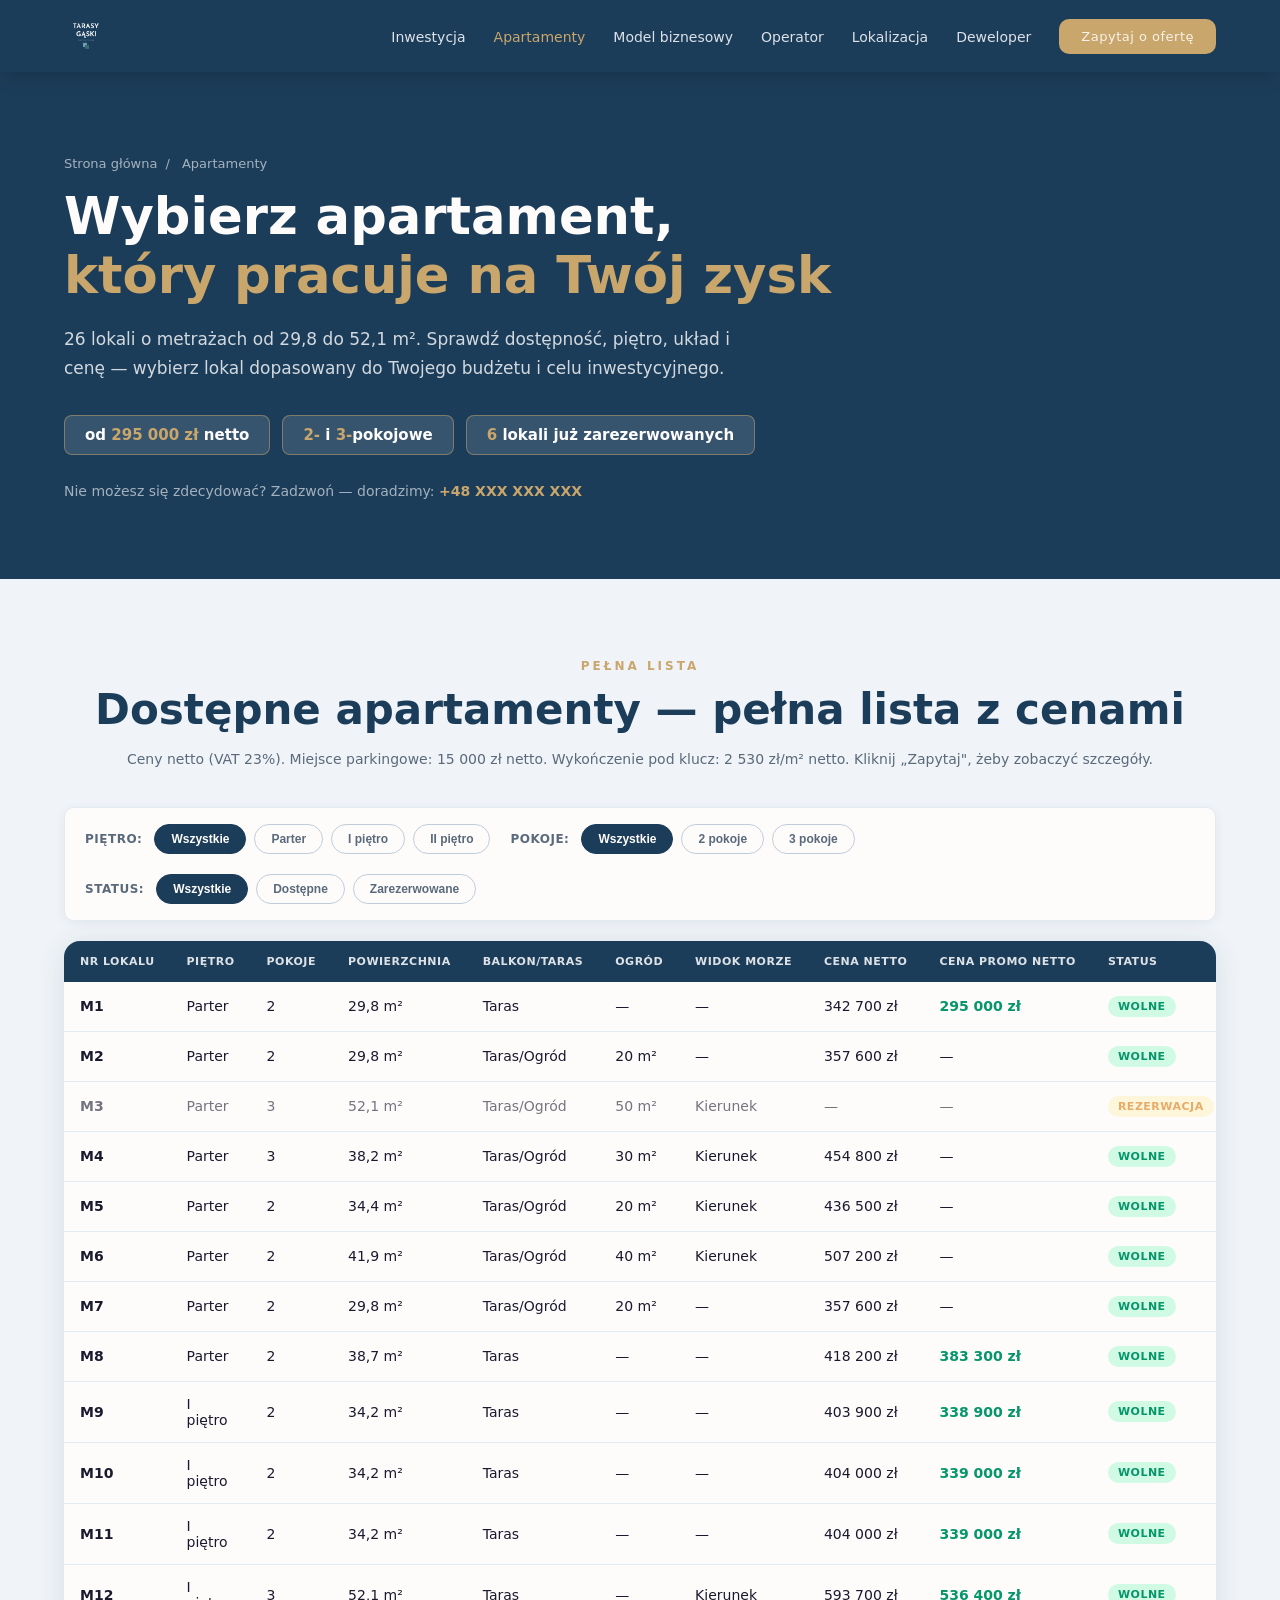
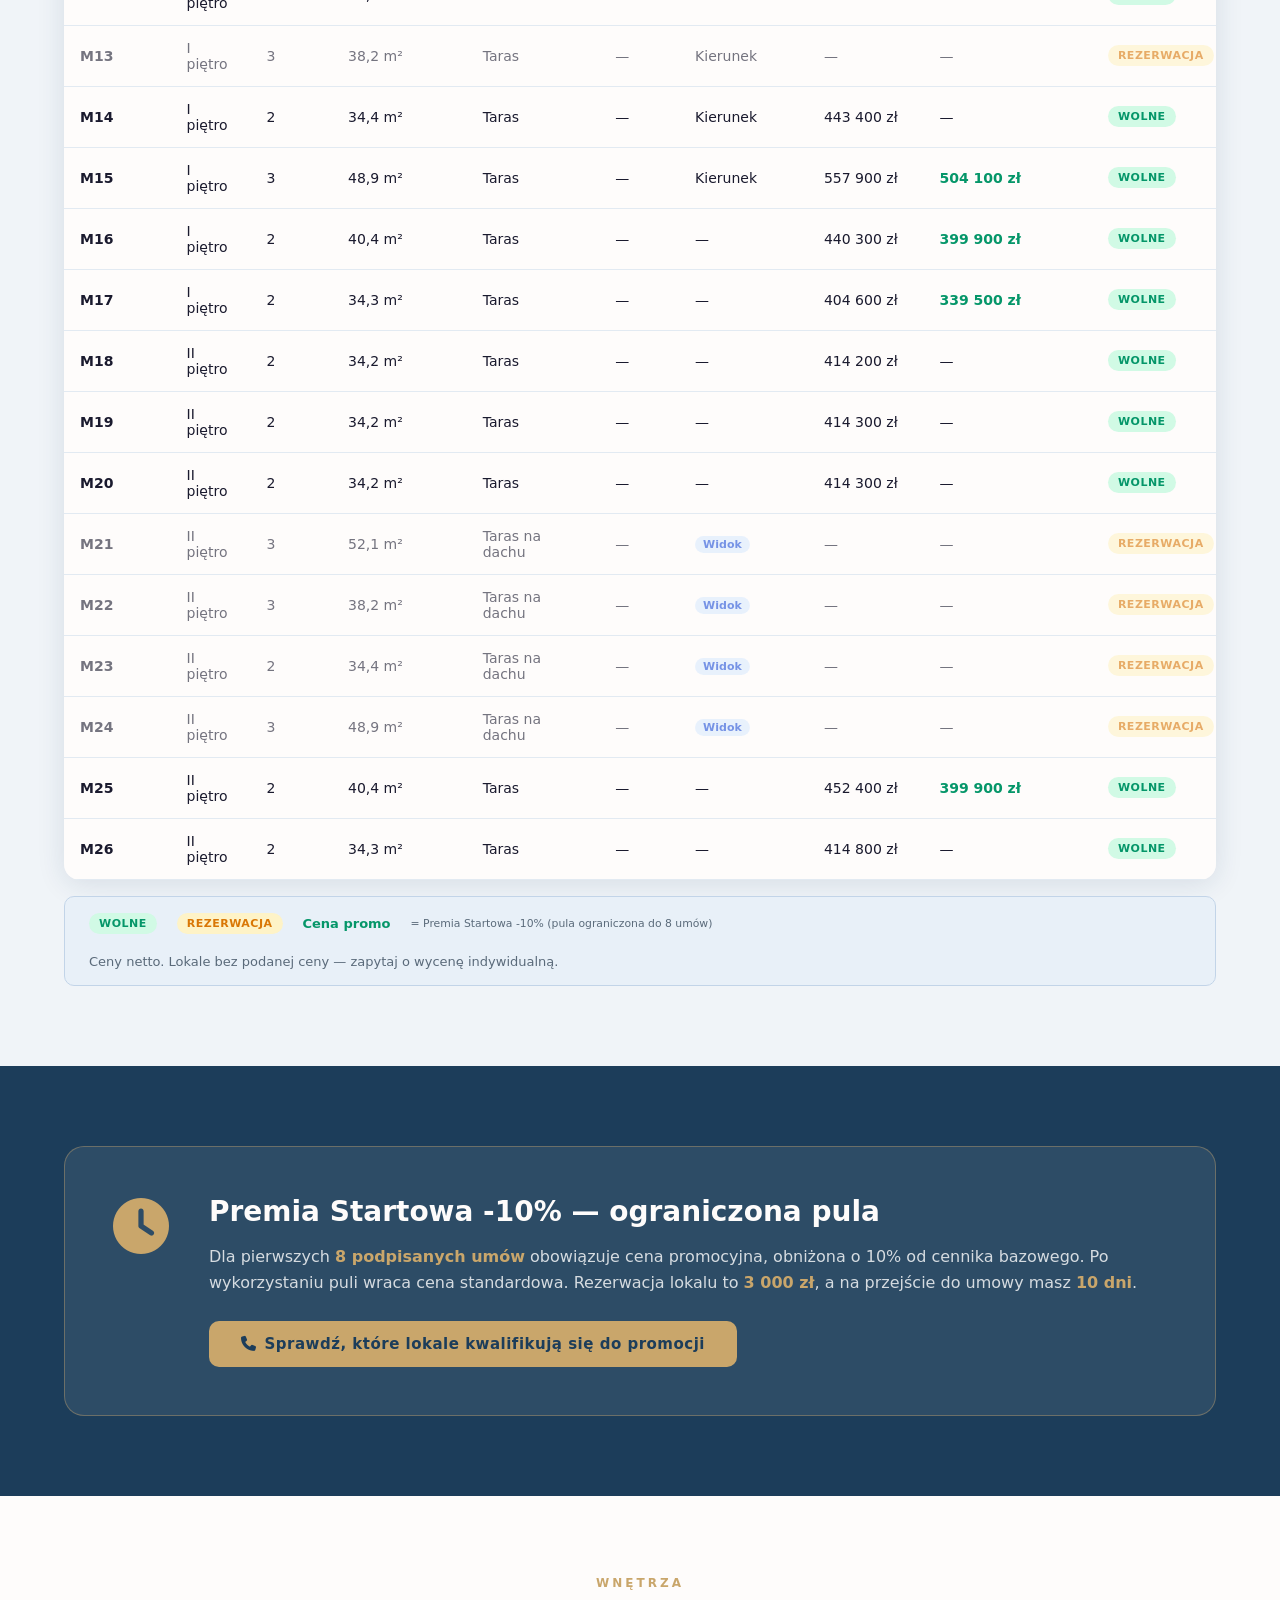
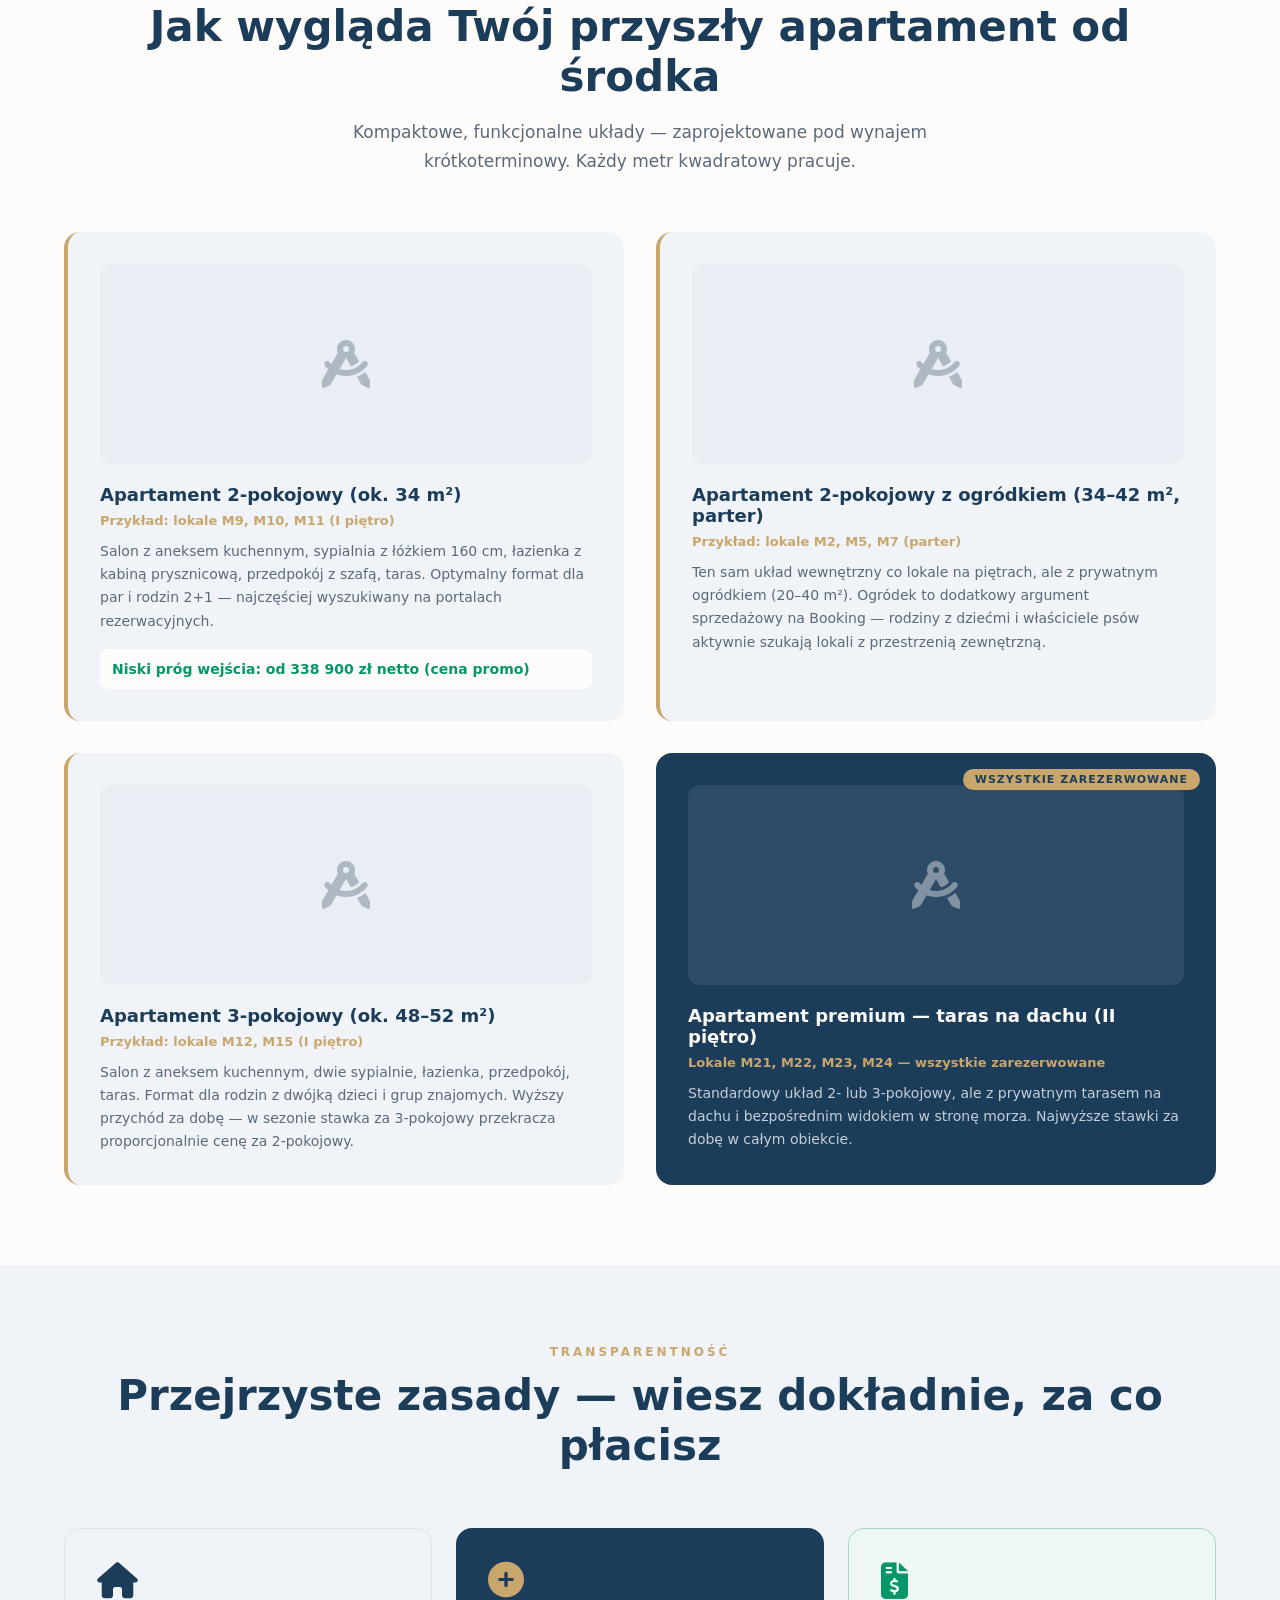
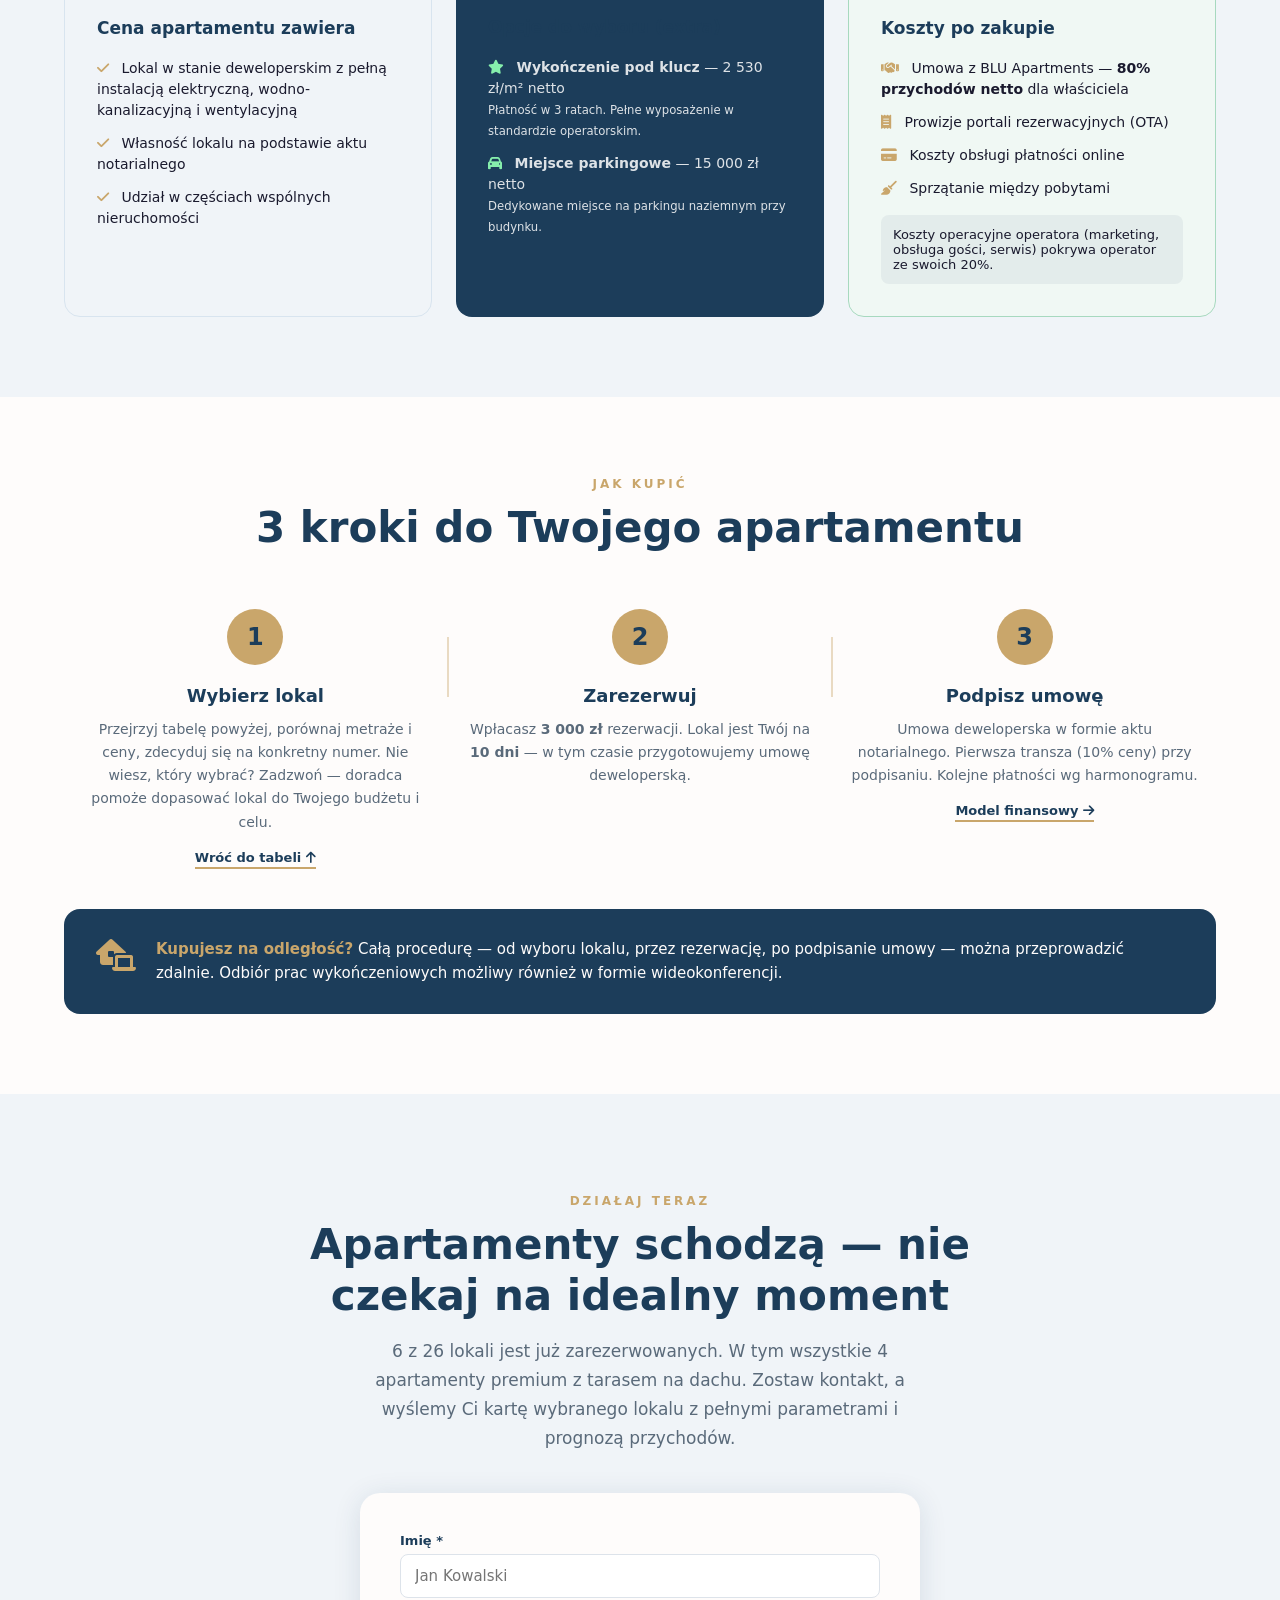
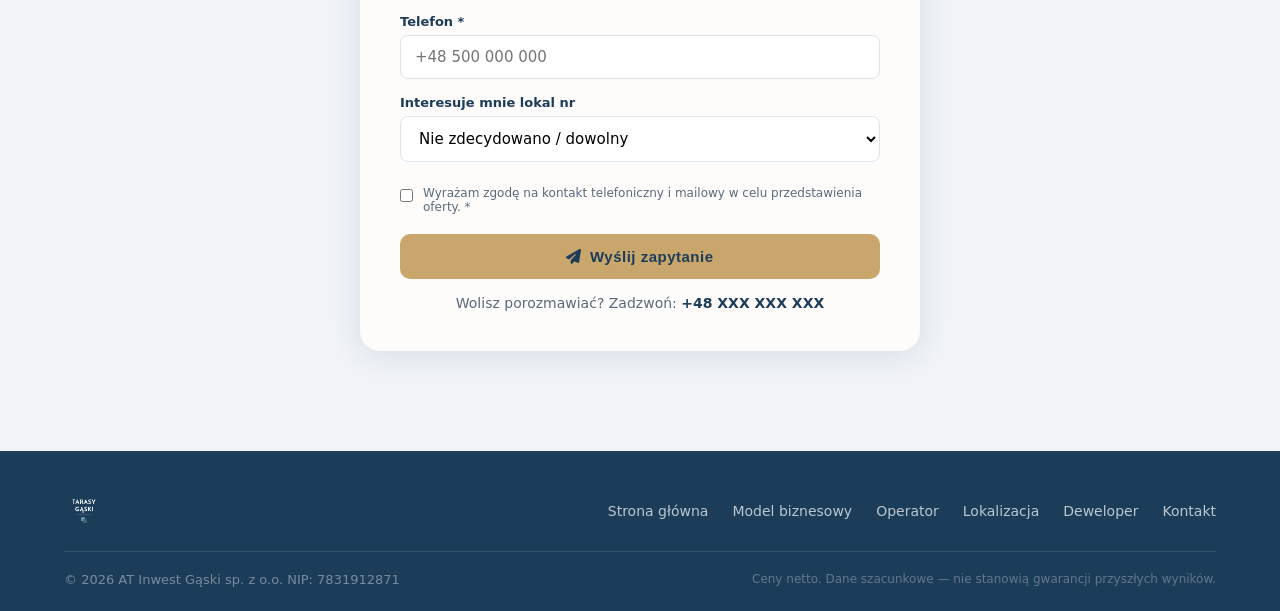
==== apartamenty.html @ 66ae8bee "Przebudowa strony wg nowych wytycznych — multi-page, pełny cennik 26 lokali - index.html: tabela wsz" ====
<!DOCTYPE html>
<html lang="pl">
<head>
  <meta charset="UTF-8" />
  <meta name="viewport" content="width=device-width, initial-scale=1.0" />
  <title>Apartamenty — Tarasy Gąski | Ceny, metraże, dostępność</title>
  <meta name="description" content="26 apartamentów inwestycyjnych w Gąskach nad Bałtykiem. Pełny cennik, metraże 29–52 m², 2 i 3 pokoje, parter i piętra. Ceny netto od 295 000 zł." />
  <link rel="stylesheet" href="https://cdn.jsdelivr.net/npm/swiper@11/swiper-bundle.min.css" />
  <link rel="stylesheet" href="https://cdnjs.cloudflare.com/ajax/libs/font-awesome/6.5.0/css/all.min.css" />
  <link rel="stylesheet" href="style.css" />
</head>
<body>

<!-- ═══ HEADER ═══ -->
<header id="header">
  <div class="container header-inner">
    <a href="index.html" class="logo">
      <img src="galeria/02-logo/logo-biale.png" alt="Tarasy Gąski logo" />
    </a>
    <nav class="nav">
      <ul>
        <li><a href="index.html#inwestycja">Inwestycja</a></li>
        <li><a href="apartamenty.html" style="color:var(--color-accent);">Apartamenty</a></li>
        <li><a href="model-biznesowy.html">Model biznesowy</a></li>
        <li><a href="operator.html">Operator</a></li>
        <li><a href="lokalizacja.html">Lokalizacja</a></li>
        <li><a href="deweloper.html">Deweloper</a></li>
        <li><a href="kontakt.html" class="btn btn-primary" style="padding:10px 22px;font-size:13px;">Zapytaj o ofertę</a></li>
      </ul>
    </nav>
    <button class="hamburger" aria-label="Menu"><span></span><span></span><span></span></button>
  </div>
</header>

<!-- ═══ HERO ═══ -->
<section class="subpage-hero">
  <div class="container">
    <div class="breadcrumb">
      <a href="index.html">Strona główna</a><span>/</span> Apartamenty
    </div>
    <h1>Wybierz apartament,<br /><span>który pracuje na Twój zysk</span></h1>
    <p class="hero-sub">26 lokali o metrażach od 29,8 do 52,1 m². Sprawdź dostępność, piętro, układ i cenę — wybierz lokal dopasowany do Twojego budżetu i celu inwestycyjnego.</p>
    <div class="subpage-badges">
      <div class="subpage-badge">od <span>295 000 zł</span> netto</div>
      <div class="subpage-badge"><span>2-</span> i <span>3-</span>pokojowe</div>
      <div class="subpage-badge"><span>6</span> lokali już zarezerwowanych</div>
    </div>
    <p style="margin-top:28px; color:rgba(255,255,255,0.6); font-size:14px;">
      Nie możesz się zdecydować? Zadzwoń — doradzimy: <a href="tel:+48XXXXXXXXX" style="color:var(--color-accent); font-weight:700;">+48 XXX XXX XXX</a>
    </p>
  </div>
</section>

<!-- ═══ TABELA APARTAMENTÓW ═══ -->
<section class="section-bg" id="tabela">
  <div class="container">
    <div style="text-align:center; margin-bottom:40px;" class="fade-up">
      <div class="section-label">Pełna lista</div>
      <h2 class="section-title">Dostępne apartamenty — pełna lista z cenami</h2>
      <p style="color:var(--color-muted); font-size:14px; margin-top:8px;">
        Ceny netto (VAT 23%). Miejsce parkingowe: 15 000 zł netto. Wykończenie pod klucz: 2 530 zł/m² netto. Kliknij „Zapytaj", żeby zobaczyć szczegóły.
      </p>
    </div>

    <!-- Filtry -->
    <div class="filtry-bar fade-up">
      <div class="filtry-group">
        <span class="filtry-label">Piętro:</span>
        <button class="filter-btn active" data-filter-floor="all">Wszystkie</button>
        <button class="filter-btn" data-filter-floor="parter">Parter</button>
        <button class="filter-btn" data-filter-floor="I piętro">I piętro</button>
        <button class="filter-btn" data-filter-floor="II piętro">II piętro</button>
      </div>
      <div class="filtry-group">
        <span class="filtry-label">Pokoje:</span>
        <button class="filter-btn active" data-filter-rooms="all">Wszystkie</button>
        <button class="filter-btn" data-filter-rooms="2">2 pokoje</button>
        <button class="filter-btn" data-filter-rooms="3">3 pokoje</button>
      </div>
      <div class="filtry-group">
        <span class="filtry-label">Status:</span>
        <button class="filter-btn active" data-filter-status="all">Wszystkie</button>
        <button class="filter-btn" data-filter-status="dostepne">Dostępne</button>
        <button class="filter-btn" data-filter-status="zarezerwowane">Zarezerwowane</button>
      </div>
    </div>

    <!-- Tabela -->
    <div class="table-wrap fade-up">
      <table class="ceny-table">
        <thead>
          <tr>
            <th>Nr lokalu</th>
            <th>Piętro</th>
            <th>Pokoje</th>
            <th>Powierzchnia</th>
            <th>Balkon/Taras</th>
            <th>Ogród</th>
            <th>Widok morze</th>
            <th>Cena netto</th>
            <th>Cena promo netto</th>
            <th>Status</th>
            <th>Akcja</th>
          </tr>
        </thead>
        <tbody id="lokale-tbody">
          <tr data-lokal="M1" data-floor="parter" data-rooms="2" data-status="dostepne">
            <td><strong>M1</strong></td><td>Parter</td><td>2</td><td>29,8 m²</td><td>Taras</td><td>—</td><td>—</td>
            <td>342 700 zł</td><td class="price-promo">295 000 zł</td>
            <td><span class="badge badge-available">Wolne</span></td>
            <td><a href="kontakt.html?lokal=M1" class="btn-zapytaj">Zapytaj</a></td>
          </tr>
          <tr data-lokal="M2" data-floor="parter" data-rooms="2" data-status="dostepne">
            <td><strong>M2</strong></td><td>Parter</td><td>2</td><td>29,8 m²</td><td>Taras/Ogród</td><td>20 m²</td><td>—</td>
            <td>357 600 zł</td><td>—</td>
            <td><span class="badge badge-available">Wolne</span></td>
            <td><a href="kontakt.html?lokal=M2" class="btn-zapytaj">Zapytaj</a></td>
          </tr>
          <tr data-lokal="M3" data-floor="parter" data-rooms="3" data-status="zarezerwowane" class="row-reserved">
            <td><strong>M3</strong></td><td>Parter</td><td>3</td><td>52,1 m²</td><td>Taras/Ogród</td><td>50 m²</td><td>Kierunek</td>
            <td>—</td><td>—</td>
            <td><span class="badge badge-reserved">Rezerwacja</span></td><td>—</td>
          </tr>
          <tr data-lokal="M4" data-floor="parter" data-rooms="3" data-status="dostepne">
            <td><strong>M4</strong></td><td>Parter</td><td>3</td><td>38,2 m²</td><td>Taras/Ogród</td><td>30 m²</td><td>Kierunek</td>
            <td>454 800 zł</td><td>—</td>
            <td><span class="badge badge-available">Wolne</span></td>
            <td><a href="kontakt.html?lokal=M4" class="btn-zapytaj">Zapytaj</a></td>
          </tr>
          <tr data-lokal="M5" data-floor="parter" data-rooms="2" data-status="dostepne">
            <td><strong>M5</strong></td><td>Parter</td><td>2</td><td>34,4 m²</td><td>Taras/Ogród</td><td>20 m²</td><td>Kierunek</td>
            <td>436 500 zł</td><td>—</td>
            <td><span class="badge badge-available">Wolne</span></td>
            <td><a href="kontakt.html?lokal=M5" class="btn-zapytaj">Zapytaj</a></td>
          </tr>
          <tr data-lokal="M6" data-floor="parter" data-rooms="2" data-status="dostepne">
            <td><strong>M6</strong></td><td>Parter</td><td>2</td><td>41,9 m²</td><td>Taras/Ogród</td><td>40 m²</td><td>Kierunek</td>
            <td>507 200 zł</td><td>—</td>
            <td><span class="badge badge-available">Wolne</span></td>
            <td><a href="kontakt.html?lokal=M6" class="btn-zapytaj">Zapytaj</a></td>
          </tr>
          <tr data-lokal="M7" data-floor="parter" data-rooms="2" data-status="dostepne">
            <td><strong>M7</strong></td><td>Parter</td><td>2</td><td>29,8 m²</td><td>Taras/Ogród</td><td>20 m²</td><td>—</td>
            <td>357 600 zł</td><td>—</td>
            <td><span class="badge badge-available">Wolne</span></td>
            <td><a href="kontakt.html?lokal=M7" class="btn-zapytaj">Zapytaj</a></td>
          </tr>
          <tr data-lokal="M8" data-floor="parter" data-rooms="2" data-status="dostepne">
            <td><strong>M8</strong></td><td>Parter</td><td>2</td><td>38,7 m²</td><td>Taras</td><td>—</td><td>—</td>
            <td>418 200 zł</td><td class="price-promo">383 300 zł</td>
            <td><span class="badge badge-available">Wolne</span></td>
            <td><a href="kontakt.html?lokal=M8" class="btn-zapytaj">Zapytaj</a></td>
          </tr>
          <tr data-lokal="M9" data-floor="I piętro" data-rooms="2" data-status="dostepne">
            <td><strong>M9</strong></td><td>I piętro</td><td>2</td><td>34,2 m²</td><td>Taras</td><td>—</td><td>—</td>
            <td>403 900 zł</td><td class="price-promo">338 900 zł</td>
            <td><span class="badge badge-available">Wolne</span></td>
            <td><a href="kontakt.html?lokal=M9" class="btn-zapytaj">Zapytaj</a></td>
          </tr>
          <tr data-lokal="M10" data-floor="I piętro" data-rooms="2" data-status="dostepne">
            <td><strong>M10</strong></td><td>I piętro</td><td>2</td><td>34,2 m²</td><td>Taras</td><td>—</td><td>—</td>
            <td>404 000 zł</td><td class="price-promo">339 000 zł</td>
            <td><span class="badge badge-available">Wolne</span></td>
            <td><a href="kontakt.html?lokal=M10" class="btn-zapytaj">Zapytaj</a></td>
          </tr>
          <tr data-lokal="M11" data-floor="I piętro" data-rooms="2" data-status="dostepne">
            <td><strong>M11</strong></td><td>I piętro</td><td>2</td><td>34,2 m²</td><td>Taras</td><td>—</td><td>—</td>
            <td>404 000 zł</td><td class="price-promo">339 000 zł</td>
            <td><span class="badge badge-available">Wolne</span></td>
            <td><a href="kontakt.html?lokal=M11" class="btn-zapytaj">Zapytaj</a></td>
          </tr>
          <tr data-lokal="M12" data-floor="I piętro" data-rooms="3" data-status="dostepne">
            <td><strong>M12</strong></td><td>I piętro</td><td>3</td><td>52,1 m²</td><td>Taras</td><td>—</td><td>Kierunek</td>
            <td>593 700 zł</td><td class="price-promo">536 400 zł</td>
            <td><span class="badge badge-available">Wolne</span></td>
            <td><a href="kontakt.html?lokal=M12" class="btn-zapytaj">Zapytaj</a></td>
          </tr>
          <tr data-lokal="M13" data-floor="I piętro" data-rooms="3" data-status="zarezerwowane" class="row-reserved">
            <td><strong>M13</strong></td><td>I piętro</td><td>3</td><td>38,2 m²</td><td>Taras</td><td>—</td><td>Kierunek</td>
            <td>—</td><td>—</td>
            <td><span class="badge badge-reserved">Rezerwacja</span></td><td>—</td>
          </tr>
          <tr data-lokal="M14" data-floor="I piętro" data-rooms="2" data-status="dostepne">
            <td><strong>M14</strong></td><td>I piętro</td><td>2</td><td>34,4 m²</td><td>Taras</td><td>—</td><td>Kierunek</td>
            <td>443 400 zł</td><td>—</td>
            <td><span class="badge badge-available">Wolne</span></td>
            <td><a href="kontakt.html?lokal=M14" class="btn-zapytaj">Zapytaj</a></td>
          </tr>
          <tr data-lokal="M15" data-floor="I piętro" data-rooms="3" data-status="dostepne">
            <td><strong>M15</strong></td><td>I piętro</td><td>3</td><td>48,9 m²</td><td>Taras</td><td>—</td><td>Kierunek</td>
            <td>557 900 zł</td><td class="price-promo">504 100 zł</td>
            <td><span class="badge badge-available">Wolne</span></td>
            <td><a href="kontakt.html?lokal=M15" class="btn-zapytaj">Zapytaj</a></td>
          </tr>
          <tr data-lokal="M16" data-floor="I piętro" data-rooms="2" data-status="dostepne">
            <td><strong>M16</strong></td><td>I piętro</td><td>2</td><td>40,4 m²</td><td>Taras</td><td>—</td><td>—</td>
            <td>440 300 zł</td><td class="price-promo">399 900 zł</td>
            <td><span class="badge badge-available">Wolne</span></td>
            <td><a href="kontakt.html?lokal=M16" class="btn-zapytaj">Zapytaj</a></td>
          </tr>
          <tr data-lokal="M17" data-floor="I piętro" data-rooms="2" data-status="dostepne">
            <td><strong>M17</strong></td><td>I piętro</td><td>2</td><td>34,3 m²</td><td>Taras</td><td>—</td><td>—</td>
            <td>404 600 zł</td><td class="price-promo">339 500 zł</td>
            <td><span class="badge badge-available">Wolne</span></td>
            <td><a href="kontakt.html?lokal=M17" class="btn-zapytaj">Zapytaj</a></td>
          </tr>
          <tr data-lokal="M18" data-floor="II piętro" data-rooms="2" data-status="dostepne">
            <td><strong>M18</strong></td><td>II piętro</td><td>2</td><td>34,2 m²</td><td>Taras</td><td>—</td><td>—</td>
            <td>414 200 zł</td><td>—</td>
            <td><span class="badge badge-available">Wolne</span></td>
            <td><a href="kontakt.html?lokal=M18" class="btn-zapytaj">Zapytaj</a></td>
          </tr>
          <tr data-lokal="M19" data-floor="II piętro" data-rooms="2" data-status="dostepne">
            <td><strong>M19</strong></td><td>II piętro</td><td>2</td><td>34,2 m²</td><td>Taras</td><td>—</td><td>—</td>
            <td>414 300 zł</td><td>—</td>
            <td><span class="badge badge-available">Wolne</span></td>
            <td><a href="kontakt.html?lokal=M19" class="btn-zapytaj">Zapytaj</a></td>
          </tr>
          <tr data-lokal="M20" data-floor="II piętro" data-rooms="2" data-status="dostepne">
            <td><strong>M20</strong></td><td>II piętro</td><td>2</td><td>34,2 m²</td><td>Taras</td><td>—</td><td>—</td>
            <td>414 300 zł</td><td>—</td>
            <td><span class="badge badge-available">Wolne</span></td>
            <td><a href="kontakt.html?lokal=M20" class="btn-zapytaj">Zapytaj</a></td>
          </tr>
          <tr data-lokal="M21" data-floor="II piętro" data-rooms="3" data-status="zarezerwowane" class="row-reserved">
            <td><strong>M21</strong></td><td>II piętro</td><td>3</td><td>52,1 m²</td><td>Taras na dachu</td><td>—</td><td><span class="badge-morze">Widok</span></td>
            <td>—</td><td>—</td>
            <td><span class="badge badge-reserved">Rezerwacja</span></td><td>—</td>
          </tr>
          <tr data-lokal="M22" data-floor="II piętro" data-rooms="3" data-status="zarezerwowane" class="row-reserved">
            <td><strong>M22</strong></td><td>II piętro</td><td>3</td><td>38,2 m²</td><td>Taras na dachu</td><td>—</td><td><span class="badge-morze">Widok</span></td>
            <td>—</td><td>—</td>
            <td><span class="badge badge-reserved">Rezerwacja</span></td><td>—</td>
          </tr>
          <tr data-lokal="M23" data-floor="II piętro" data-rooms="2" data-status="zarezerwowane" class="row-reserved">
            <td><strong>M23</strong></td><td>II piętro</td><td>2</td><td>34,4 m²</td><td>Taras na dachu</td><td>—</td><td><span class="badge-morze">Widok</span></td>
            <td>—</td><td>—</td>
            <td><span class="badge badge-reserved">Rezerwacja</span></td><td>—</td>
          </tr>
          <tr data-lokal="M24" data-floor="II piętro" data-rooms="3" data-status="zarezerwowane" class="row-reserved">
            <td><strong>M24</strong></td><td>II piętro</td><td>3</td><td>48,9 m²</td><td>Taras na dachu</td><td>—</td><td><span class="badge-morze">Widok</span></td>
            <td>—</td><td>—</td>
            <td><span class="badge badge-reserved">Rezerwacja</span></td><td>—</td>
          </tr>
          <tr data-lokal="M25" data-floor="II piętro" data-rooms="2" data-status="dostepne">
            <td><strong>M25</strong></td><td>II piętro</td><td>2</td><td>40,4 m²</td><td>Taras</td><td>—</td><td>—</td>
            <td>452 400 zł</td><td class="price-promo">399 900 zł</td>
            <td><span class="badge badge-available">Wolne</span></td>
            <td><a href="kontakt.html?lokal=M25" class="btn-zapytaj">Zapytaj</a></td>
          </tr>
          <tr data-lokal="M26" data-floor="II piętro" data-rooms="2" data-status="dostepne">
            <td><strong>M26</strong></td><td>II piętro</td><td>2</td><td>34,3 m²</td><td>Taras</td><td>—</td><td>—</td>
            <td>414 800 zł</td><td>—</td>
            <td><span class="badge badge-available">Wolne</span></td>
            <td><a href="kontakt.html?lokal=M26" class="btn-zapytaj">Zapytaj</a></td>
          </tr>
        </tbody>
      </table>
    </div>

    <!-- Legenda -->
    <div class="ustawa-bar fade-up" style="margin-top:16px;">
      <span><span class="badge badge-available">Wolne</span></span>
      <span><span class="badge badge-reserved">Rezerwacja</span></span>
      <span class="price-promo" style="font-weight:700;">Cena promo</span> <small style="color:var(--color-muted)">= Premia Startowa -10% (pula ograniczona do 8 umów)</small>
      <span style="color:var(--color-muted); font-size:13px;">Ceny netto. Lokale bez podanej ceny — zapytaj o wycenę indywidualną.</span>
    </div>
  </div>
</section>

<!-- ═══ PREMIA STARTOWA ═══ -->
<section id="premia" style="padding:80px 0; background:var(--color-primary);">
  <div class="container">
    <div class="premia-box fade-up">
      <div class="premia-box-icon"><i class="fas fa-clock"></i></div>
      <div class="premia-box-content">
        <h2>Premia Startowa -10% — ograniczona pula</h2>
        <p>Dla pierwszych <strong>8 podpisanych umów</strong> obowiązuje cena promocyjna, obniżona o 10% od cennika bazowego. Po wykorzystaniu puli wraca cena standardowa. Rezerwacja lokalu to <strong>3 000 zł</strong>, a na przejście do umowy masz <strong>10 dni</strong>.</p>
        <div style="margin-top:24px;">
          <a href="kontakt.html" class="btn btn-primary">
            <i class="fas fa-phone" style="margin-right:8px;"></i>Sprawdź, które lokale kwalifikują się do promocji
          </a>
        </div>
      </div>
    </div>
  </div>
</section>

<!-- ═══ UKŁADY LOKALI ═══ -->
<section class="section-light" id="uklady">
  <div class="container">
    <div style="text-align:center; margin-bottom:56px;" class="fade-up">
      <div class="section-label">Wnętrza</div>
      <h2 class="section-title">Jak wygląda Twój przyszły apartament od środka</h2>
      <p class="section-subtitle" style="margin:0 auto;">Kompaktowe, funkcjonalne układy — zaprojektowane pod wynajem krótkoterminowy. Każdy metr kwadratowy pracuje.</p>
    </div>
    <div style="display:grid; grid-template-columns:1fr 1fr; gap:32px;" class="fade-up">

      <div style="background:var(--color-bg); border-radius:16px; padding:32px; border-left:4px solid var(--color-accent);">
        <div style="background:var(--color-bg2); border-radius:12px; height:200px; display:flex; align-items:center; justify-content:center; margin-bottom:20px; color:var(--color-muted);">
          <i class="fas fa-drafting-compass" style="font-size:48px; opacity:0.4;"></i>
        </div>
        <h3 style="color:var(--color-primary); font-size:18px; font-weight:800; margin-bottom:8px;">Apartament 2-pokojowy (ok. 34 m²)</h3>
        <p style="font-size:13px; color:var(--color-accent); font-weight:700; margin-bottom:12px;">Przykład: lokale M9, M10, M11 (I piętro)</p>
        <p style="font-size:14px; color:var(--color-muted); line-height:1.65;">Salon z aneksem kuchennym, sypialnia z łóżkiem 160 cm, łazienka z kabiną prysznicową, przedpokój z szafą, taras. Optymalny format dla par i rodzin 2+1 — najczęściej wyszukiwany na portalach rezerwacyjnych.</p>
        <div style="margin-top:16px; padding:12px; background:var(--color-white); border-radius:8px; font-size:14px; font-weight:700; color:var(--color-available);">
          Niski próg wejścia: od 338 900 zł netto (cena promo)
        </div>
      </div>

      <div style="background:var(--color-bg); border-radius:16px; padding:32px; border-left:4px solid var(--color-accent);">
        <div style="background:var(--color-bg2); border-radius:12px; height:200px; display:flex; align-items:center; justify-content:center; margin-bottom:20px; color:var(--color-muted);">
          <i class="fas fa-drafting-compass" style="font-size:48px; opacity:0.4;"></i>
        </div>
        <h3 style="color:var(--color-primary); font-size:18px; font-weight:800; margin-bottom:8px;">Apartament 2-pokojowy z ogródkiem (34–42 m², parter)</h3>
        <p style="font-size:13px; color:var(--color-accent); font-weight:700; margin-bottom:12px;">Przykład: lokale M2, M5, M7 (parter)</p>
        <p style="font-size:14px; color:var(--color-muted); line-height:1.65;">Ten sam układ wewnętrzny co lokale na piętrach, ale z prywatnym ogródkiem (20–40 m²). Ogródek to dodatkowy argument sprzedażowy na Booking — rodziny z dziećmi i właściciele psów aktywnie szukają lokali z przestrzenią zewnętrzną.</p>
      </div>

      <div style="background:var(--color-bg); border-radius:16px; padding:32px; border-left:4px solid var(--color-accent);">
        <div style="background:var(--color-bg2); border-radius:12px; height:200px; display:flex; align-items:center; justify-content:center; margin-bottom:20px; color:var(--color-muted);">
          <i class="fas fa-drafting-compass" style="font-size:48px; opacity:0.4;"></i>
        </div>
        <h3 style="color:var(--color-primary); font-size:18px; font-weight:800; margin-bottom:8px;">Apartament 3-pokojowy (ok. 48–52 m²)</h3>
        <p style="font-size:13px; color:var(--color-accent); font-weight:700; margin-bottom:12px;">Przykład: lokale M12, M15 (I piętro)</p>
        <p style="font-size:14px; color:var(--color-muted); line-height:1.65;">Salon z aneksem kuchennym, dwie sypialnie, łazienka, przedpokój, taras. Format dla rodzin z dwójką dzieci i grup znajomych. Wyższy przychód za dobę — w sezonie stawka za 3-pokojowy przekracza proporcjonalnie cenę za 2-pokojowy.</p>
      </div>

      <div style="background:var(--color-primary); border-radius:16px; padding:32px; position:relative; overflow:hidden;">
        <div style="position:absolute; top:16px; right:16px; background:var(--color-accent); color:var(--color-primary); font-size:11px; font-weight:800; padding:4px 12px; border-radius:12px; text-transform:uppercase; letter-spacing:1px;">Wszystkie zarezerwowane</div>
        <div style="background:rgba(255,255,255,0.08); border-radius:12px; height:200px; display:flex; align-items:center; justify-content:center; margin-bottom:20px; color:rgba(255,255,255,0.4);">
          <i class="fas fa-drafting-compass" style="font-size:48px;"></i>
        </div>
        <h3 style="color:var(--color-white); font-size:18px; font-weight:800; margin-bottom:8px;">Apartament premium — taras na dachu (II piętro)</h3>
        <p style="font-size:13px; color:var(--color-accent); font-weight:700; margin-bottom:12px;">Lokale M21, M22, M23, M24 — wszystkie zarezerwowane</p>
        <p style="font-size:14px; color:rgba(255,255,255,0.75); line-height:1.65;">Standardowy układ 2- lub 3-pokojowy, ale z prywatnym tarasem na dachu i bezpośrednim widokiem w stronę morza. Najwyższe stawki za dobę w całym obiekcie.</p>
      </div>

    </div>
  </div>
</section>

<!-- ═══ CO WCHODZI W CENĘ ═══ -->
<section class="section-bg">
  <div class="container">
    <div style="text-align:center; margin-bottom:56px;" class="fade-up">
      <div class="section-label">Transparentność</div>
      <h2 class="section-title">Przejrzyste zasady — wiesz dokładnie, za co płacisz</h2>
    </div>
    <div class="cena-grid fade-up">
      <div class="cena-col cena-col--neutral">
        <div class="cena-col-icon"><i class="fas fa-home"></i></div>
        <h3>Cena apartamentu zawiera</h3>
        <ul class="cena-list">
          <li><i class="fas fa-check"></i> Lokal w stanie deweloperskim z pełną instalacją elektryczną, wodno-kanalizacyjną i wentylacyjną</li>
          <li><i class="fas fa-check"></i> Własność lokalu na podstawie aktu notarialnego</li>
          <li><i class="fas fa-check"></i> Udział w częściach wspólnych nieruchomości</li>
        </ul>
      </div>
      <div class="cena-col cena-col--accent">
        <div class="cena-col-icon"><i class="fas fa-plus-circle"></i></div>
        <h3>Opcje do wyboru (extra)</h3>
        <ul class="cena-list">
          <li><i class="fas fa-star"></i> <strong>Wykończenie pod klucz</strong> — 2 530 zł/m² netto<br /><small>Płatność w 3 ratach. Pełne wyposażenie w standardzie operatorskim.</small></li>
          <li><i class="fas fa-car"></i> <strong>Miejsce parkingowe</strong> — 15 000 zł netto<br /><small>Dedykowane miejsce na parkingu naziemnym przy budynku.</small></li>
        </ul>
      </div>
      <div class="cena-col cena-col--info">
        <div class="cena-col-icon"><i class="fas fa-file-invoice-dollar"></i></div>
        <h3>Koszty po zakupie</h3>
        <ul class="cena-list">
          <li><i class="fas fa-handshake"></i> Umowa z BLU Apartments — <strong>80% przychodów netto</strong> dla właściciela</li>
          <li><i class="fas fa-receipt"></i> Prowizje portali rezerwacyjnych (OTA)</li>
          <li><i class="fas fa-credit-card"></i> Koszty obsługi płatności online</li>
          <li><i class="fas fa-broom"></i> Sprzątanie między pobytami</li>
        </ul>
        <div style="margin-top:16px; padding:12px; background:rgba(28,61,90,0.06); border-radius:8px; font-size:13px;">
          Koszty operacyjne operatora (marketing, obsługa gości, serwis) pokrywa operator ze swoich 20%.
        </div>
      </div>
    </div>
  </div>
</section>

<!-- ═══ 3 KROKI ═══ -->
<section class="section-light">
  <div class="container">
    <div style="text-align:center; margin-bottom:56px;" class="fade-up">
      <div class="section-label">Jak kupić</div>
      <h2 class="section-title">3 kroki do Twojego apartamentu</h2>
    </div>
    <div class="kroki-grid fade-up">
      <div class="krok">
        <div class="krok-num">1</div>
        <h3>Wybierz lokal</h3>
        <p>Przejrzyj tabelę powyżej, porównaj metraże i ceny, zdecyduj się na konkretny numer. Nie wiesz, który wybrać? Zadzwoń — doradca pomoże dopasować lokal do Twojego budżetu i celu.</p>
        <a href="#tabela" class="krok-link">Wróć do tabeli <i class="fas fa-arrow-up"></i></a>
      </div>
      <div class="krok-sep"></div>
      <div class="krok">
        <div class="krok-num">2</div>
        <h3>Zarezerwuj</h3>
        <p>Wpłacasz <strong>3 000 zł</strong> rezerwacji. Lokal jest Twój na <strong>10 dni</strong> — w tym czasie przygotowujemy umowę deweloperską.</p>
      </div>
      <div class="krok-sep"></div>
      <div class="krok">
        <div class="krok-num">3</div>
        <h3>Podpisz umowę</h3>
        <p>Umowa deweloperska w formie aktu notarialnego. Pierwsza transza (10% ceny) przy podpisaniu. Kolejne płatności wg harmonogramu.</p>
        <a href="model-biznesowy.html" class="krok-link">Model finansowy <i class="fas fa-arrow-right"></i></a>
      </div>
    </div>
    <div class="info-box fade-up" style="margin-top:40px;">
      <i class="fas fa-laptop-house info-box-icon"></i>
      <div>
        <strong>Kupujesz na odległość?</strong> Całą procedurę — od wyboru lokalu, przez rezerwację, po podpisanie umowy — można przeprowadzić zdalnie. Odbiór prac wykończeniowych możliwy również w formie wideokonferencji.
      </div>
    </div>
  </div>
</section>

<!-- ═══ CTA KOŃCOWE ═══ -->
<section style="padding:100px 0; background:var(--color-bg);">
  <div class="container">
    <div style="max-width:760px; margin:0 auto; text-align:center;" class="fade-up">
      <div class="section-label">Działaj teraz</div>
      <h2 class="section-title">Apartamenty schodzą — nie czekaj na idealny moment</h2>
      <p class="section-subtitle" style="margin:0 auto 40px;">6 z 26 lokali jest już zarezerwowanych. W tym wszystkie 4 apartamenty premium z tarasem na dachu. Zostaw kontakt, a wyślemy Ci kartę wybranego lokalu z pełnymi parametrami i prognozą przychodów.</p>
    </div>
    <div style="max-width:560px; margin:0 auto; background:var(--color-white); border-radius:20px; padding:40px; box-shadow:var(--shadow);" class="fade-up">
      <form id="kontakt-form" novalidate>
        <div style="margin-bottom:16px;">
          <label style="font-size:13px; font-weight:600; color:var(--color-primary); display:block; margin-bottom:6px;">Imię *</label>
          <input type="text" required placeholder="Jan Kowalski" class="form-input" />
        </div>
        <div style="margin-bottom:16px;">
          <label style="font-size:13px; font-weight:600; color:var(--color-primary); display:block; margin-bottom:6px;">Telefon *</label>
          <input type="tel" required placeholder="+48 500 000 000" class="form-input" />
        </div>
        <div style="margin-bottom:24px;">
          <label style="font-size:13px; font-weight:600; color:var(--color-primary); display:block; margin-bottom:6px;">Interesuje mnie lokal nr</label>
          <select class="form-input" id="lokal-select">
            <option value="">Nie zdecydowano / dowolny</option>
            <option>M1</option><option>M2</option><option>M4</option><option>M5</option>
            <option>M6</option><option>M7</option><option>M8</option><option>M9</option>
            <option>M10</option><option>M11</option><option>M12</option><option>M14</option>
            <option>M15</option><option>M16</option><option>M17</option><option>M18</option>
            <option>M19</option><option>M20</option><option>M25</option><option>M26</option>
          </select>
        </div>
        <label style="display:flex; gap:10px; align-items:flex-start; cursor:pointer; margin-bottom:20px;">
          <input type="checkbox" id="rodo" style="margin-top:3px;" />
          <span style="font-size:12px; color:var(--color-muted);">Wyrażam zgodę na kontakt telefoniczny i mailowy w celu przedstawienia oferty. *</span>
        </label>
        <button type="submit" class="btn btn-primary" style="width:100%; display:flex; align-items:center; justify-content:center; gap:8px;">
          <i class="fas fa-paper-plane"></i>Wyślij zapytanie
        </button>
        <p style="text-align:center; margin-top:16px; font-size:14px; color:var(--color-muted);">
          Wolisz porozmawiać? Zadzwoń: <a href="tel:+48XXXXXXXXX" style="color:var(--color-primary); font-weight:700;">+48 XXX XXX XXX</a>
        </p>
      </form>
    </div>
  </div>
</section>

<!-- ═══ FOOTER ═══ -->
<footer style="background:var(--color-primary); padding:40px 0 24px;">
  <div class="container">
    <div style="display:flex; justify-content:space-between; align-items:center; flex-wrap:wrap; gap:16px; padding-bottom:20px; border-bottom:1px solid rgba(255,255,255,0.12); margin-bottom:20px;">
      <img src="galeria/02-logo/logo-biale.png" alt="Tarasy Gąski" style="height:40px;" />
      <div style="display:flex; gap:24px; flex-wrap:wrap;">
        <a href="index.html" style="color:rgba(255,255,255,0.7); font-size:14px;">Strona główna</a>
        <a href="model-biznesowy.html" style="color:rgba(255,255,255,0.7); font-size:14px;">Model biznesowy</a>
        <a href="operator.html" style="color:rgba(255,255,255,0.7); font-size:14px;">Operator</a>
        <a href="lokalizacja.html" style="color:rgba(255,255,255,0.7); font-size:14px;">Lokalizacja</a>
        <a href="deweloper.html" style="color:rgba(255,255,255,0.7); font-size:14px;">Deweloper</a>
        <a href="kontakt.html" style="color:rgba(255,255,255,0.7); font-size:14px;">Kontakt</a>
      </div>
    </div>
    <div style="display:flex; justify-content:space-between; flex-wrap:wrap; gap:12px;">
      <p style="color:rgba(255,255,255,0.4); font-size:13px;">© 2026 AT Inwest Gąski sp. z o.o. NIP: 7831912871</p>
      <p style="color:rgba(255,255,255,0.3); font-size:12px;">Ceny netto. Dane szacunkowe — nie stanowią gwarancji przyszłych wyników.</p>
    </div>
  </div>
</footer>

<script src="https://cdn.jsdelivr.net/npm/swiper@11/swiper-bundle.min.js"></script>
<script src="app.js"></script>
</body>
</html>
---- style.css ----
/* ============================================================
   TARASY GĄSKI — DEVELOPER LANDING PAGE
   Stack: Vanilla HTML/CSS/JS | Color: Navy #1C3D5A + Gold #C9A66B
   ============================================================ */

:root {
  --color-primary:       #1C3D5A;
  --color-primary-light: #2a5478;
  --color-accent:        #C9A66B;
  --color-accent-dark:   #b08d52;
  --color-bg:            #F0F4F8;
  --color-bg2:           #E8EEF4;
  --color-white:         #FEFCFB;
  --color-text:          #1a1a2e;
  --color-muted:         #5a6a7a;
  --color-sold:          #dc2626;
  --color-available:     #059669;
  --color-reserved:      #d97706;
  --font-main: system-ui, -apple-system, 'Segoe UI', sans-serif;
  --radius: 10px;
  --shadow: 0 4px 28px rgba(28,61,90,0.12);
  --transition: 0.3s ease;
  --max-width: 1200px;
}

*, *::before, *::after { box-sizing: border-box; margin: 0; padding: 0; }
html { scroll-behavior: smooth; font-size: 16px; }
body { font-family: var(--font-main); color: var(--color-text); background: var(--color-white); overflow-x: hidden; }
img { max-width: 100%; height: auto; display: block; }
a { text-decoration: none; color: inherit; }
ul { list-style: none; }

.container { max-width: var(--max-width); margin: 0 auto; padding: 0 24px; }
section { overflow: hidden; }

/* ─── BUTTONS ─── */
.btn { display: inline-block; padding: 14px 32px; border-radius: var(--radius); font-weight: 700; font-size: 15px; letter-spacing: 0.5px; cursor: pointer; transition: var(--transition); border: none; }
.btn-primary { background: var(--color-accent); color: var(--color-primary); }
.btn-primary:hover { background: var(--color-accent-dark); transform: translateY(-2px); box-shadow: 0 8px 20px rgba(201,166,107,0.4); }
.btn-dark { background: var(--color-primary); color: var(--color-white); }
.btn-dark:hover { background: var(--color-primary-light); transform: translateY(-2px); }
.btn-outline { background: transparent; color: var(--color-white); border: 2px solid rgba(255,255,255,0.7); }
.btn-outline:hover { background: var(--color-white); color: var(--color-primary); }

/* ─── HEADER ─── */
#header {
  position: fixed; top: 0; left: 0; right: 0; z-index: 1000;
  background: rgba(28,61,90,0.97);
  backdrop-filter: blur(12px);
  box-shadow: 0 2px 20px rgba(0,0,0,0.2);
  transition: var(--transition);
}
.header-inner { display: flex; align-items: center; justify-content: space-between; height: 72px; }
.logo { display: flex; align-items: center; gap: 10px; }
.logo img { height: 44px; width: auto; }
.logo-text { font-size: 20px; font-weight: 800; color: var(--color-white); letter-spacing: -0.5px; }
.logo-text span { color: var(--color-accent); }
.nav ul { display: flex; gap: 28px; align-items: center; }
.nav a { font-size: 14px; font-weight: 500; color: rgba(255,255,255,0.85); transition: var(--transition); position: relative; }
.nav a:hover { color: var(--color-accent); }
.nav a::after { content: ''; position: absolute; bottom: -4px; left: 0; width: 0; height: 2px; background: var(--color-accent); transition: var(--transition); }
.nav a:hover::after { width: 100%; }
.hamburger { display: none; cursor: pointer; padding: 8px; }
.hamburger span { display: block; width: 24px; height: 2px; background: var(--color-white); margin: 5px 0; transition: var(--transition); }

/* ─── HERO ─── */
#hero { height: 100vh; min-height: 640px; position: relative; display: flex; align-items: center; background: var(--color-primary); }
.hero-bg { position: absolute; inset: 0; background-size: cover; background-position: center; opacity: 0.45; }
.hero-badge {
  display: inline-flex; align-items: center; gap: 8px;
  background: var(--color-accent); color: var(--color-primary);
  padding: 6px 16px; border-radius: 20px;
  font-size: 13px; font-weight: 700; letter-spacing: 0.5px;
  margin-bottom: 20px;
}
.hero-content { position: relative; z-index: 2; color: var(--color-white); max-width: 720px; }
.hero-content h1 { font-size: clamp(34px, 5.5vw, 64px); font-weight: 800; line-height: 1.1; margin-bottom: 20px; text-shadow: 0 2px 12px rgba(0,0,0,0.4); }
.hero-content h1 span { color: var(--color-accent); }
.hero-content p { font-size: clamp(16px, 2vw, 20px); opacity: 0.9; margin-bottom: 36px; line-height: 1.65; }
.hero-buttons { display: flex; gap: 16px; flex-wrap: wrap; }
.hero-stats {
  position: absolute; bottom: 0; left: 0; right: 0; z-index: 2;
  background: rgba(28,61,90,0.92); backdrop-filter: blur(8px);
  padding: 20px 0;
}
.stats-row { display: flex; justify-content: space-around; align-items: center; flex-wrap: wrap; gap: 12px; }
.stat { text-align: center; color: var(--color-white); }
.stat-num { font-size: clamp(22px, 3vw, 32px); font-weight: 800; color: var(--color-accent); line-height: 1; }
.stat-label { font-size: 12px; opacity: 0.75; margin-top: 4px; }
.stat-sep { width: 1px; height: 40px; background: rgba(255,255,255,0.2); }

/* ─── SECTION HEADERS ─── */
.section-label { font-size: 12px; font-weight: 700; letter-spacing: 3px; text-transform: uppercase; color: var(--color-accent); margin-bottom: 12px; }
.section-title { font-size: clamp(24px, 3.5vw, 42px); font-weight: 800; line-height: 1.2; color: var(--color-primary); margin-bottom: 16px; }
.section-subtitle { font-size: 17px; color: var(--color-muted); line-height: 1.7; max-width: 580px; }

/* ─── O INWESTYCJI ─── */
#inwestycja { padding: 100px 0; background: var(--color-white); }
.inwestycja-grid { display: grid; grid-template-columns: 1fr 1fr; gap: 80px; align-items: center; }
.inwestycja-text .section-subtitle { margin-bottom: 32px; }
.inwestycja-img { border-radius: 20px; overflow: hidden; box-shadow: var(--shadow); }
.inwestycja-img img { width: 100%; height: 480px; object-fit: cover; transition: transform 0.6s; }
.inwestycja-img:hover img { transform: scale(1.04); }

.features-grid { display: grid; grid-template-columns: 1fr 1fr; gap: 16px; margin-top: 32px; }
.feature-card {
  background: var(--color-bg); border-radius: var(--radius);
  padding: 20px; border-left: 4px solid var(--color-accent);
  transition: var(--transition);
}
.feature-card:hover { transform: translateY(-3px); box-shadow: var(--shadow); }
.feature-card h3 { font-size: 14px; font-weight: 700; color: var(--color-primary); margin-bottom: 6px; }
.feature-card p { font-size: 12px; color: var(--color-muted); line-height: 1.5; }

/* ─── MODEL INWESTYCYJNY ─── */
#model {
  padding: 80px 0;
  background: var(--color-primary);
  color: var(--color-white);
}
.model-grid { display: grid; grid-template-columns: repeat(3, 1fr); gap: 32px; margin-top: 48px; }
.model-card {
  background: rgba(255,255,255,0.08);
  border: 1px solid rgba(201,166,107,0.3);
  border-radius: 16px; padding: 32px;
  text-align: center; transition: var(--transition);
}
.model-card:hover { background: rgba(255,255,255,0.14); transform: translateY(-4px); }
.model-num { font-size: 48px; font-weight: 800; color: var(--color-accent); line-height: 1; margin-bottom: 8px; }
.model-label { font-size: 18px; font-weight: 700; color: var(--color-white); margin-bottom: 12px; }
.model-desc { font-size: 14px; color: rgba(255,255,255,0.7); line-height: 1.6; }

/* ─── WYBIERZ APARTAMENT ─── */
#wybierz { padding: 100px 0; background: var(--color-bg); }

.plan-wrapper { position: relative; margin-bottom: 40px; border-radius: 16px; overflow: hidden; box-shadow: var(--shadow); background: var(--color-white); }
.plan-wrapper img, .plan-wrapper svg { width: 100%; display: block; max-height: 500px; object-fit: contain; padding: 20px; }
.hotspot {
  position: absolute; width: 32px; height: 32px; border-radius: 50%;
  border: 3px solid var(--color-white); cursor: pointer;
  display: flex; align-items: center; justify-content: center;
  font-size: 10px; font-weight: 700; color: var(--color-white);
  transform: translate(-50%, -50%); transition: var(--transition);
  box-shadow: 0 2px 8px rgba(0,0,0,0.3); z-index: 5;
}
.hotspot.dostepne { background: var(--color-available); }
.hotspot.zarezerwowane { background: var(--color-reserved); }
.hotspot.sprzedane { background: var(--color-sold); }
.hotspot:hover { transform: translate(-50%, -50%) scale(1.25); }

.tabela-wrap { background: var(--color-white); border-radius: 16px; overflow: hidden; box-shadow: var(--shadow); margin-bottom: 24px; }
.tabela-header { background: var(--color-primary); color: var(--color-white); padding: 20px 28px; display: flex; justify-content: space-between; align-items: center; flex-wrap: wrap; gap: 12px; }
.tabela-header h3 { font-size: 18px; font-weight: 700; }
.tabela-filters { display: flex; gap: 8px; flex-wrap: wrap; }
.filter-btn { padding: 6px 14px; border-radius: 20px; border: 1px solid rgba(255,255,255,0.4); background: transparent; color: var(--color-white); font-size: 12px; cursor: pointer; transition: var(--transition); }
.filter-btn:hover, .filter-btn.active { background: var(--color-accent); color: var(--color-primary); border-color: var(--color-accent); }

table { width: 100%; border-collapse: collapse; }
thead th { background: #EFF3F7; padding: 13px 14px; text-align: left; font-size: 11px; font-weight: 700; letter-spacing: 0.5px; text-transform: uppercase; color: var(--color-muted); white-space: nowrap; }
tbody tr { border-bottom: 1px solid #e2eaf2; transition: var(--transition); }
tbody tr:hover { background: #f4f8fc; }
tbody tr.highlighted { background: #e8f4fd; }
tbody td { padding: 15px 14px; font-size: 14px; vertical-align: middle; }
.lokal-nr { font-weight: 700; font-size: 15px; color: var(--color-primary); }
.price-cell { font-weight: 700; font-size: 15px; color: var(--color-primary); }
.price-na { color: var(--color-muted); font-style: italic; font-size: 13px; }
.status-badge { display: inline-block; padding: 4px 10px; border-radius: 20px; font-size: 11px; font-weight: 700; letter-spacing: 0.5px; text-transform: uppercase; }
.status-dostepne { background: #d1fae5; color: var(--color-available); }
.status-zarezerwowane { background: #fef3c7; color: var(--color-reserved); }
.status-sprzedane { background: #fee2e2; color: var(--color-sold); }
.lokal-actions { display: flex; gap: 6px; }
.lokal-link { font-size: 11px; font-weight: 600; color: var(--color-primary); border: 1px solid var(--color-primary); padding: 4px 8px; border-radius: 4px; transition: var(--transition); white-space: nowrap; }
.lokal-link:hover { background: var(--color-primary); color: var(--color-white); }

/* Harmonogram */
.harmonogram-box { background: var(--color-primary); border-radius: 16px; padding: 32px; color: var(--color-white); margin-top: 24px; }
.harmonogram-box h3 { font-size: 18px; font-weight: 700; color: var(--color-accent); margin-bottom: 20px; }
.harmonogram-list { display: grid; grid-template-columns: repeat(auto-fit, minmax(200px, 1fr)); gap: 12px; }
.harm-item { background: rgba(255,255,255,0.08); border-radius: var(--radius); padding: 14px 18px; }
.harm-item .date { font-size: 12px; color: var(--color-accent); font-weight: 700; margin-bottom: 4px; }
.harm-item .desc { font-size: 13px; color: rgba(255,255,255,0.85); }

/* ─── GALERIA ─── */
#galeria { padding: 100px 0; background: var(--color-primary); color: var(--color-white); }
#galeria .section-title { color: var(--color-white); }
#galeria .section-subtitle { color: rgba(255,255,255,0.7); max-width: 640px; }
.galeria-top { display: flex; justify-content: space-between; align-items: flex-end; margin-bottom: 48px; flex-wrap: wrap; gap: 24px; }
.swiper { border-radius: 16px; overflow: hidden; }
.swiper-slide img { width: 100%; height: 500px; object-fit: cover; }
.swiper-button-next, .swiper-button-prev { color: var(--color-accent) !important; background: rgba(28,61,90,0.8); width: 44px !important; height: 44px !important; border-radius: 50%; }
.swiper-button-next::after, .swiper-button-prev::after { font-size: 16px !important; }
.swiper-pagination-bullet { background: var(--color-accent) !important; }

/* ─── WIDEO ─── */
#wideo { padding: 100px 0; background: #0d1f2d; color: var(--color-white); }
#wideo .section-title { color: var(--color-white); }
#wideo .section-subtitle { color: rgba(255,255,255,0.65); }
.wideo-grid { display: grid; grid-template-columns: repeat(3, 1fr); gap: 16px; margin-top: 48px; }
.wideo-item { border-radius: 12px; overflow: hidden; position: relative; aspect-ratio: 16/9; cursor: pointer; }
.wideo-item video { width: 100%; height: 100%; object-fit: cover; transition: transform 0.4s; }
.wideo-item:hover video { transform: scale(1.04); }
.wideo-play-overlay {
  position: absolute; inset: 0;
  display: flex; align-items: center; justify-content: center;
  background: rgba(28,61,90,0.35);
  transition: var(--transition);
}
.wideo-item:hover .wideo-play-overlay { background: rgba(28,61,90,0.1); }
.play-btn { width: 52px; height: 52px; border-radius: 50%; background: var(--color-accent); display: flex; align-items: center; justify-content: center; font-size: 20px; }

/* ─── LOKALIZACJA ─── */
#lokalizacja { padding: 100px 0; background: var(--color-white); }
.lok-atuty { display: grid; grid-template-columns: repeat(auto-fit, minmax(200px, 1fr)); gap: 20px; margin-top: 48px; }
.lok-atut { background: var(--color-bg); border-radius: var(--radius); padding: 28px; text-align: center; transition: var(--transition); }
.lok-atut:hover { transform: translateY(-4px); box-shadow: var(--shadow); }
.lok-atut-icon { font-size: 36px; margin-bottom: 14px; }
.lok-atut h3 { font-size: 15px; font-weight: 700; color: var(--color-primary); margin-bottom: 8px; }
.lok-atut p { font-size: 13px; color: var(--color-muted); line-height: 1.6; }
.map-embed { margin-top: 48px; border-radius: 16px; overflow: hidden; height: 380px; background: var(--color-bg2); display: flex; align-items: center; justify-content: center; color: var(--color-muted); font-size: 16px; border: 2px dashed #c0cdd9; }

/* ─── KONTAKT ─── */
#kontakt { padding: 100px 0; background: var(--color-bg); }
.kontakt-grid { display: grid; grid-template-columns: 1fr 1fr; gap: 80px; align-items: start; }
.kontakt-info .section-subtitle { margin-bottom: 36px; }
.kontakt-item { display: flex; align-items: center; gap: 16px; margin-bottom: 16px; padding: 18px; background: var(--color-white); border-radius: var(--radius); box-shadow: 0 2px 8px rgba(0,0,0,0.05); }
.kontakt-item-icon { width: 44px; height: 44px; border-radius: 50%; background: var(--color-primary); color: var(--color-accent); display: flex; align-items: center; justify-content: center; font-size: 18px; flex-shrink: 0; }
.kontakt-item-text { font-size: 14px; }
.kontakt-item-text strong { display: block; font-weight: 700; margin-bottom: 2px; color: var(--color-primary); }
.kontakt-item-text a { color: var(--color-primary); font-weight: 600; }
.kontakt-form { background: var(--color-white); border-radius: 20px; padding: 40px; box-shadow: var(--shadow); }
.kontakt-form h3 { font-size: 20px; font-weight: 700; color: var(--color-primary); margin-bottom: 24px; }
.form-group { margin-bottom: 18px; }
.form-group label { display: block; font-size: 13px; font-weight: 600; margin-bottom: 6px; color: var(--color-primary); }
.form-group input, .form-group textarea { width: 100%; padding: 12px 16px; border: 1.5px solid #d0dce8; border-radius: var(--radius); font-family: var(--font-main); font-size: 14px; color: var(--color-text); outline: none; transition: var(--transition); }
.form-group input:focus, .form-group textarea:focus { border-color: var(--color-primary); box-shadow: 0 0 0 3px rgba(28,61,90,0.1); }
.form-group textarea { resize: vertical; min-height: 110px; }
.form-checkbox { display: flex; gap: 12px; align-items: flex-start; margin-bottom: 24px; }
.form-checkbox input { width: 18px; height: 18px; flex-shrink: 0; margin-top: 2px; accent-color: var(--color-primary); }
.form-checkbox label { font-size: 12px; color: var(--color-muted); line-height: 1.6; }
.form-checkbox a { color: var(--color-primary); text-decoration: underline; }

/* ─── USTAWA ─── */
.ustawa-bar { background: #e8f0f8; border: 1px solid #c2d4e8; border-radius: var(--radius); padding: 16px 24px; display: flex; align-items: center; gap: 20px; font-size: 13px; color: var(--color-primary); margin-top: 20px; flex-wrap: wrap; }
.ustawa-bar strong { font-weight: 700; }
.ustawa-bar a { text-decoration: underline; color: var(--color-accent-dark); font-weight: 600; }

/* ─── FOOTER ─── */
footer { background: #0d1f2d; color: rgba(255,255,255,0.65); padding: 36px 0; }
.footer-inner { display: flex; justify-content: space-between; align-items: center; flex-wrap: wrap; gap: 16px; }
.footer-copy { font-size: 13px; }
.footer-copy strong { color: var(--color-white); }
.footer-copy .footer-krs { font-size: 11px; margin-top: 4px; opacity: 0.6; }
.footer-social { display: flex; gap: 12px; }
.social-link { width: 36px; height: 36px; border-radius: 50%; border: 1px solid rgba(255,255,255,0.25); display: flex; align-items: center; justify-content: center; color: rgba(255,255,255,0.65); font-size: 13px; transition: var(--transition); }
.social-link:hover { background: var(--color-accent); color: var(--color-primary); border-color: var(--color-accent); }

/* ─── ANIMATIONS ─── */
.fade-up { opacity: 0; transform: translateY(28px); transition: opacity 0.65s ease, transform 0.65s ease; }
.fade-up.visible { opacity: 1; transform: translateY(0); }

/* ─── FEATURE ICONS & GRID ─── */
.features-grid { display: grid; grid-template-columns: repeat(3, 1fr); gap: 20px; }
.feature-icon { font-size: 28px; color: var(--color-accent); margin-bottom: 12px; }

/* ─── MODEL CARDS (alias dla model-grid w index.html) ─── */
.model-cards { display: grid; grid-template-columns: repeat(3, 1fr); gap: 32px; }
.model-card h3 { font-size: 18px; font-weight: 700; color: var(--color-white); margin-bottom: 12px; }
.model-card p  { font-size: 14px; color: rgba(255,255,255,0.7); line-height: 1.6; }

/* ─── HARMONOGRAM GRID ─── */
.harmonogram-grid { display: grid; grid-template-columns: repeat(3, 1fr); gap: 12px; }
.harmonogram-item { background: rgba(255,255,255,0.08); border-radius: var(--radius); padding: 18px 20px; text-align: center; }
.harmonogram-pct  { font-size: 30px; font-weight: 800; color: var(--color-accent); line-height: 1; margin-bottom: 6px; }
.harmonogram-date { font-size: 13px; color: rgba(255,255,255,0.8); }

/* ─── FLOOR TABS & PLAN VIEWER ─── */
.floor-tabs { display: flex; gap: 8px; padding: 16px 16px 0; background: var(--color-white); border-radius: 16px 16px 0 0; }
.floor-tab { padding: 9px 22px; border-radius: 8px 8px 0 0; border: none; background: var(--color-bg2); color: var(--color-muted); font-size: 13px; font-weight: 600; cursor: pointer; transition: var(--transition); }
.floor-tab.active { background: var(--color-primary); color: var(--color-white); }
.floor-tab:hover:not(.active) { background: var(--color-bg); color: var(--color-primary); }
.plan-container { background: var(--color-white); padding: 24px; border-radius: 0 0 16px 16px; }
.floor-plan-img { display: none; position: relative; }
.floor-plan-img.active { display: block; }
.floor-plan-img img { width: 100%; max-height: 460px; object-fit: contain; }

/* ─── TABLE ─── */
.table-wrap { background: var(--color-white); border-radius: 16px; overflow-x: auto; box-shadow: var(--shadow); }
.ceny-table { width: 100%; border-collapse: collapse; }
.ceny-table thead th { background: var(--color-primary); padding: 14px 16px; text-align: left; font-size: 11px; font-weight: 700; letter-spacing: 0.5px; text-transform: uppercase; color: rgba(255,255,255,0.85); white-space: nowrap; }
.ceny-table tbody tr { border-bottom: 1px solid #e2eaf2; transition: var(--transition); }
.ceny-table tbody tr:hover { background: #f4f8fc; }
.ceny-table tbody tr.highlighted { background: #e8f4fd; border-left: 3px solid var(--color-accent); }
.ceny-table tbody td { padding: 14px 16px; font-size: 14px; vertical-align: middle; }

/* ─── BADGES ─── */
.badge { display: inline-block; padding: 4px 10px; border-radius: 20px; font-size: 11px; font-weight: 700; letter-spacing: 0.5px; text-transform: uppercase; }
.badge-available { background: #d1fae5; color: var(--color-available); }
.badge-reserved  { background: #fef3c7; color: var(--color-reserved); }
.badge-sold      { background: #fee2e2; color: var(--color-sold); }

/* ─── RZUT LINK ─── */
.rzut-link { font-size: 12px; font-weight: 600; color: var(--color-primary); border: 1px solid var(--color-primary); padding: 4px 10px; border-radius: 4px; transition: var(--transition); display: inline-flex; align-items: center; gap: 5px; }
.rzut-link:hover { background: var(--color-primary); color: var(--color-white); }

/* ─── FILTER BTNS (standalone) ─── */
.filter-btn { padding: 7px 16px; border-radius: 20px; border: 1.5px solid #c0cdd9; background: transparent; color: var(--color-muted); font-size: 12px; font-weight: 600; cursor: pointer; transition: var(--transition); }
.filter-btn:hover, .filter-btn.active { background: var(--color-primary); color: var(--color-white); border-color: var(--color-primary); }

/* ─── VIDEO SECTION ─── */
.video-grid { display: grid; grid-template-columns: repeat(3, 1fr); gap: 16px; }
.video-card { border-radius: 12px; overflow: hidden; position: relative; aspect-ratio: 16/9; cursor: pointer; }
.video-card video { width: 100%; height: 100%; object-fit: cover; transition: transform 0.4s; }
.video-card:hover video { transform: scale(1.04); }
.video-overlay { position: absolute; inset: 0; display: flex; align-items: center; justify-content: center; background: rgba(28,61,90,0.45); transition: var(--transition); }
.video-card:hover .video-overlay { background: rgba(28,61,90,0.15); }
.play-btn { width: 56px; height: 56px; border-radius: 50%; background: var(--color-accent); color: var(--color-primary); border: none; cursor: pointer; display: flex; align-items: center; justify-content: center; font-size: 20px; transition: var(--transition); }
.play-btn:hover { transform: scale(1.12); box-shadow: 0 8px 24px rgba(201,166,107,0.5); }

/* ─── LOK-ATUT (flex layout) ─── */
.lok-atut { display: flex; align-items: flex-start; gap: 14px; background: var(--color-bg); border-radius: var(--radius); padding: 18px 20px; transition: var(--transition); }
.lok-atut:hover { transform: translateY(-3px); box-shadow: var(--shadow); }
.lok-atut-icon { font-size: 22px; color: var(--color-accent); flex-shrink: 0; margin-top: 2px; }
.lok-atut strong { display: block; font-size: 14px; font-weight: 700; color: var(--color-primary); margin-bottom: 4px; }
.lok-atut p { font-size: 13px; color: var(--color-muted); line-height: 1.5; margin: 0; }

/* ─── PREMIA BAR ─── */
.premia-bar { background: #0d1f2d; padding: 12px 0; position: sticky; top: 72px; z-index: 900; }
.premia-bar-inner { display: flex; align-items: center; justify-content: space-between; gap: 16px; flex-wrap: wrap; }
.premia-bar-text { color: rgba(255,255,255,0.9); font-size: 14px; }
.premia-bar-text strong { color: var(--color-accent); }

/* ─── FILTRY BAR ─── */
.filtry-bar { display: flex; gap: 20px; flex-wrap: wrap; margin-bottom: 20px; padding: 16px 20px; background: var(--color-white); border-radius: var(--radius); box-shadow: 0 2px 12px rgba(0,0,0,0.06); border: 1px solid #e2eaf2; }
.filtry-group { display: flex; gap: 8px; align-items: center; flex-wrap: wrap; }
.filtry-label { font-size: 12px; font-weight: 700; color: var(--color-muted); text-transform: uppercase; letter-spacing: 0.5px; white-space: nowrap; margin-right: 4px; }

/* ─── TABLE EXTRAS ─── */
.price-promo { color: var(--color-available); font-weight: 700; }
.badge-morze { display: inline-block; padding: 2px 8px; border-radius: 12px; font-size: 11px; font-weight: 700; background: #dbeafe; color: #1d4ed8; }
.row-reserved td { opacity: 0.6; }
.btn-zapytaj { font-size: 12px; font-weight: 700; background: var(--color-accent); color: var(--color-primary); padding: 6px 14px; border-radius: 6px; white-space: nowrap; transition: var(--transition); }
.btn-zapytaj:hover { background: var(--color-accent-dark); }

/* ─── CO WCHODZI W CENĘ ─── */
.cena-grid { display: grid; grid-template-columns: repeat(3, 1fr); gap: 24px; }
.cena-col { border-radius: 16px; padding: 32px; }
.cena-col--neutral { background: var(--color-bg); border: 1px solid #d8e4ef; }
.cena-col--accent { background: var(--color-primary); color: var(--color-white); }
.cena-col--accent h3 { color: var(--color-accent); }
.cena-col--accent .cena-list { color: rgba(255,255,255,0.85); }
.cena-col--info { background: #f0f8f4; border: 1px solid #a7d9bf; }
.cena-col-icon { font-size: 36px; color: var(--color-accent); margin-bottom: 16px; }
.cena-col--neutral .cena-col-icon { color: var(--color-primary); }
.cena-col--info .cena-col-icon { color: var(--color-available); }
.cena-col h3 { font-size: 17px; font-weight: 800; color: var(--color-primary); margin-bottom: 20px; }
.cena-list { list-style: none; display: flex; flex-direction: column; gap: 12px; }
.cena-list li { font-size: 14px; line-height: 1.5; }
.cena-list li i { margin-right: 8px; color: var(--color-accent); }
.cena-col--accent .cena-list li i { color: #86efac; }

/* ─── 3 KROKI ─── */
.kroki-grid { display: grid; grid-template-columns: 1fr auto 1fr auto 1fr; gap: 0; align-items: start; }
.krok { text-align: center; padding: 0 16px; }
.krok-num { width: 56px; height: 56px; border-radius: 50%; background: var(--color-accent); color: var(--color-primary); font-size: 24px; font-weight: 800; display: flex; align-items: center; justify-content: center; margin: 0 auto 20px; }
.krok h3 { font-size: 18px; font-weight: 800; color: var(--color-primary); margin-bottom: 12px; }
.krok p { font-size: 14px; color: var(--color-muted); line-height: 1.65; }
.krok-link { display: inline-block; margin-top: 16px; font-size: 13px; font-weight: 700; color: var(--color-primary); border-bottom: 2px solid var(--color-accent); padding-bottom: 2px; }
.krok-sep { width: 2px; background: var(--color-accent); min-height: 60px; margin-top: 28px; opacity: 0.4; }

/* ─── INFO BOX ─── */
.info-box { background: var(--color-primary); color: var(--color-white); border-radius: 16px; padding: 28px 32px; display: flex; gap: 20px; align-items: flex-start; }
.info-box-icon { font-size: 32px; color: var(--color-accent); flex-shrink: 0; margin-top: 2px; }
.info-box strong { color: var(--color-accent); }
.info-box p, .info-box div { font-size: 15px; line-height: 1.65; }

/* ─── PREMIA BOX ─── */
.premia-box { background: rgba(255,255,255,0.08); border: 1px solid rgba(201,166,107,0.4); border-radius: 20px; padding: 48px; display: flex; gap: 40px; align-items: flex-start; }
.premia-box-icon { font-size: 56px; color: var(--color-accent); flex-shrink: 0; }
.premia-box-content h2 { font-size: 28px; font-weight: 800; color: var(--color-white); margin-bottom: 16px; }
.premia-box-content p { font-size: 16px; color: rgba(255,255,255,0.8); line-height: 1.65; }
.premia-box-content strong { color: var(--color-accent); }

/* ─── LEAD MAGNET ─── */
.lead-magnet { background: var(--color-white); border-radius: 16px; padding: 28px; box-shadow: var(--shadow); text-align: center; }
.lead-magnet h4 { font-size: 17px; font-weight: 800; color: var(--color-primary); margin-bottom: 8px; }
.lead-magnet p { font-size: 14px; color: var(--color-muted); line-height: 1.6; }

/* ─── FORM INPUT ─── */
.form-input { width: 100%; padding: 12px 14px; border: 1.5px solid #dde3ea; border-radius: 8px; font-size: 15px; font-family: var(--font-main); outline: none; transition: border 0.2s; background: white; }
.form-input:focus { border-color: var(--color-primary); box-shadow: 0 0 0 3px rgba(28,61,90,0.08); }

/* ─── SUBPAGE HERO ─── */
.subpage-hero { padding: 140px 0 80px; background: var(--color-primary); color: var(--color-white); position: relative; overflow: hidden; }
.subpage-hero::before { content: ''; position: absolute; inset: 0; background: url('galeria/01-hero/01-hero.png') center/cover; opacity: 0.15; }
.subpage-hero .container { position: relative; z-index: 1; }
.subpage-hero h1 { font-size: clamp(28px, 4vw, 52px); font-weight: 800; line-height: 1.15; margin-bottom: 20px; }
.subpage-hero h1 span { color: var(--color-accent); }
.subpage-hero .hero-sub { font-size: 17px; color: rgba(255,255,255,0.8); line-height: 1.7; max-width: 680px; margin-bottom: 32px; }
.subpage-badges { display: flex; gap: 12px; flex-wrap: wrap; margin-top: 28px; }
.subpage-badge { background: rgba(255,255,255,0.12); border: 1px solid rgba(201,166,107,0.5); border-radius: 8px; padding: 10px 20px; font-size: 15px; font-weight: 700; color: var(--color-white); }
.subpage-badge span { color: var(--color-accent); }

/* ─── SECTION WITH LIGHT BG ─── */
.section-light { padding: 80px 0; background: var(--color-white); }
.section-bg { padding: 80px 0; background: var(--color-bg); }

/* ─── ACCORDION FAQ ─── */
.faq-item { border-bottom: 1px solid #e2eaf2; }
.faq-question { width: 100%; text-align: left; padding: 20px 0; font-size: 16px; font-weight: 700; color: var(--color-primary); background: none; border: none; cursor: pointer; display: flex; justify-content: space-between; align-items: center; gap: 16px; }
.faq-question i { color: var(--color-accent); transition: var(--transition); flex-shrink: 0; }
.faq-question.open i { transform: rotate(180deg); }
.faq-answer { display: none; padding: 0 0 20px; font-size: 15px; color: var(--color-muted); line-height: 1.7; }
.faq-answer.open { display: block; }

/* ─── KAFELKI / ICON BOXES ─── */
.icon-boxes { display: grid; grid-template-columns: repeat(4, 1fr); gap: 24px; }
.icon-box { background: var(--color-bg); border-radius: 16px; padding: 32px 24px; text-align: center; transition: var(--transition); }
.icon-box:hover { transform: translateY(-4px); box-shadow: var(--shadow); }
.icon-box-icon { font-size: 40px; color: var(--color-accent); margin-bottom: 16px; }
.icon-box h3 { font-size: 22px; font-weight: 800; color: var(--color-primary); margin-bottom: 8px; }
.icon-box p { font-size: 13px; color: var(--color-muted); line-height: 1.6; }

/* ─── 3-COLUMN CONTENT ─── */
.three-cols { display: grid; grid-template-columns: repeat(3, 1fr); gap: 32px; }
.two-cols { display: grid; grid-template-columns: 1fr 1fr; gap: 60px; align-items: center; }

/* ─── BREADCRUMB ─── */
.breadcrumb { padding: 16px 0; font-size: 13px; color: rgba(255,255,255,0.6); }
.breadcrumb a { color: rgba(255,255,255,0.6); }
.breadcrumb a:hover { color: var(--color-accent); }
.breadcrumb span { margin: 0 8px; }

/* ─── MOBILE ─── */
@media (max-width: 1024px) {
  .inwestycja-grid, .kontakt-grid { grid-template-columns: 1fr; gap: 48px; }
  .model-grid, .model-cards { grid-template-columns: 1fr 1fr; }
  .wideo-grid, .video-grid { grid-template-columns: 1fr 1fr; }
  .harmonogram-grid { grid-template-columns: repeat(2, 1fr); }
  .features-grid { grid-template-columns: repeat(2, 1fr); }
  .cena-grid { grid-template-columns: 1fr; }
  .icon-boxes { grid-template-columns: repeat(2, 1fr); }
  .three-cols { grid-template-columns: 1fr; }
  .two-cols { grid-template-columns: 1fr; gap: 40px; }
  .kroki-grid { grid-template-columns: 1fr; }
  .krok-sep { display: none; }
  .premia-box { flex-direction: column; gap: 20px; }
}
@media (max-width: 768px) {
  .nav { display: none; }
  .nav.open { display: flex; position: absolute; top: 72px; left: 0; right: 0; background: var(--color-primary); padding: 24px; flex-direction: column; box-shadow: 0 8px 24px rgba(0,0,0,0.2); }
  .nav.open ul { flex-direction: column; gap: 16px; }
  .hamburger { display: block; }
  .model-grid, .model-cards { grid-template-columns: 1fr; }
  .wideo-grid, .video-grid { grid-template-columns: 1fr; }
  .stats-row { gap: 16px; }
  .stat-sep { display: none; }
  .tabela-wrap, .table-wrap { overflow-x: auto; }
  .harmonogram-list, .harmonogram-grid { grid-template-columns: 1fr 1fr; }
  .swiper-slide img { height: 280px; }
  .filtry-bar { flex-direction: column; gap: 12px; }
  .icon-boxes { grid-template-columns: 1fr; }
  .info-box { flex-direction: column; }
  footer .container > div:first-child { grid-template-columns: 1fr !important; }
}
@media (max-width: 480px) {
  .harmonogram-list, .harmonogram-grid { grid-template-columns: 1fr 1fr; }
  .features-grid { grid-template-columns: 1fr; }
  .floor-tabs { flex-wrap: wrap; }
  .premia-bar-inner { flex-direction: column; text-align: center; }
}
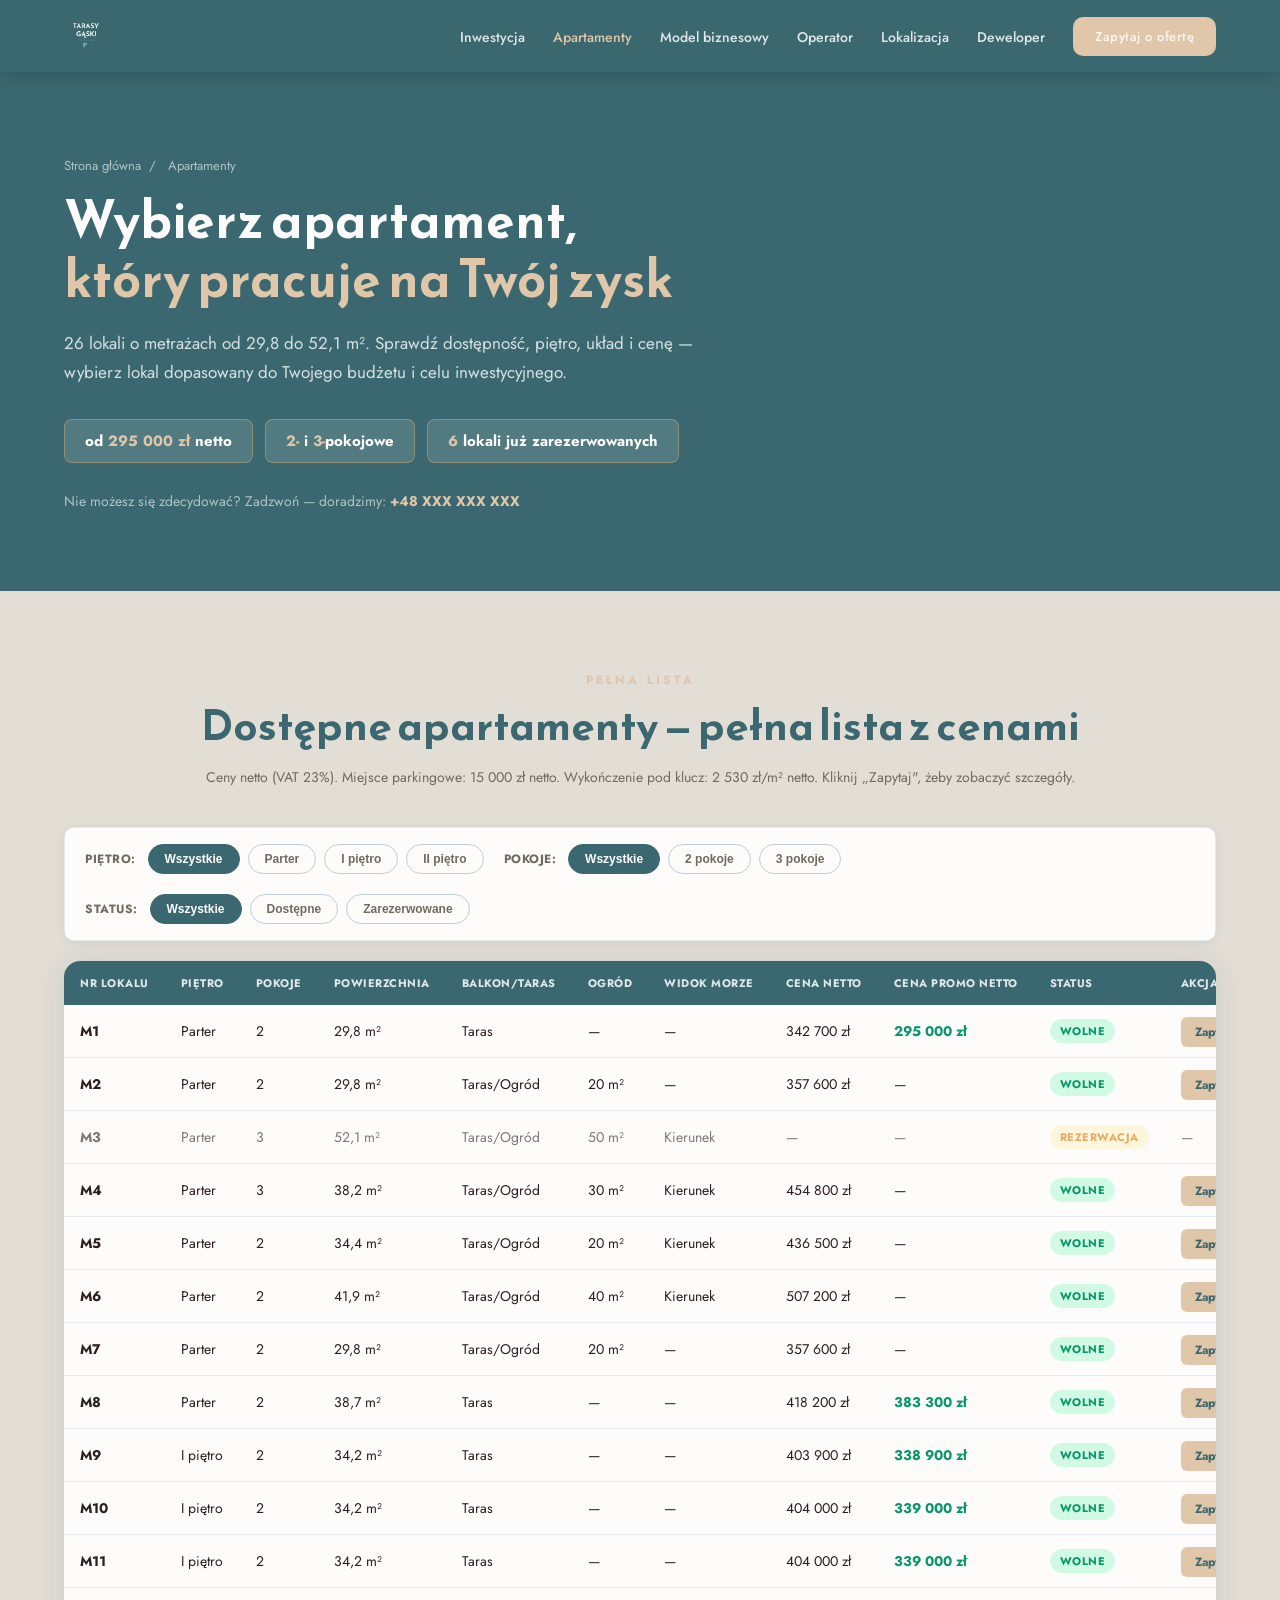
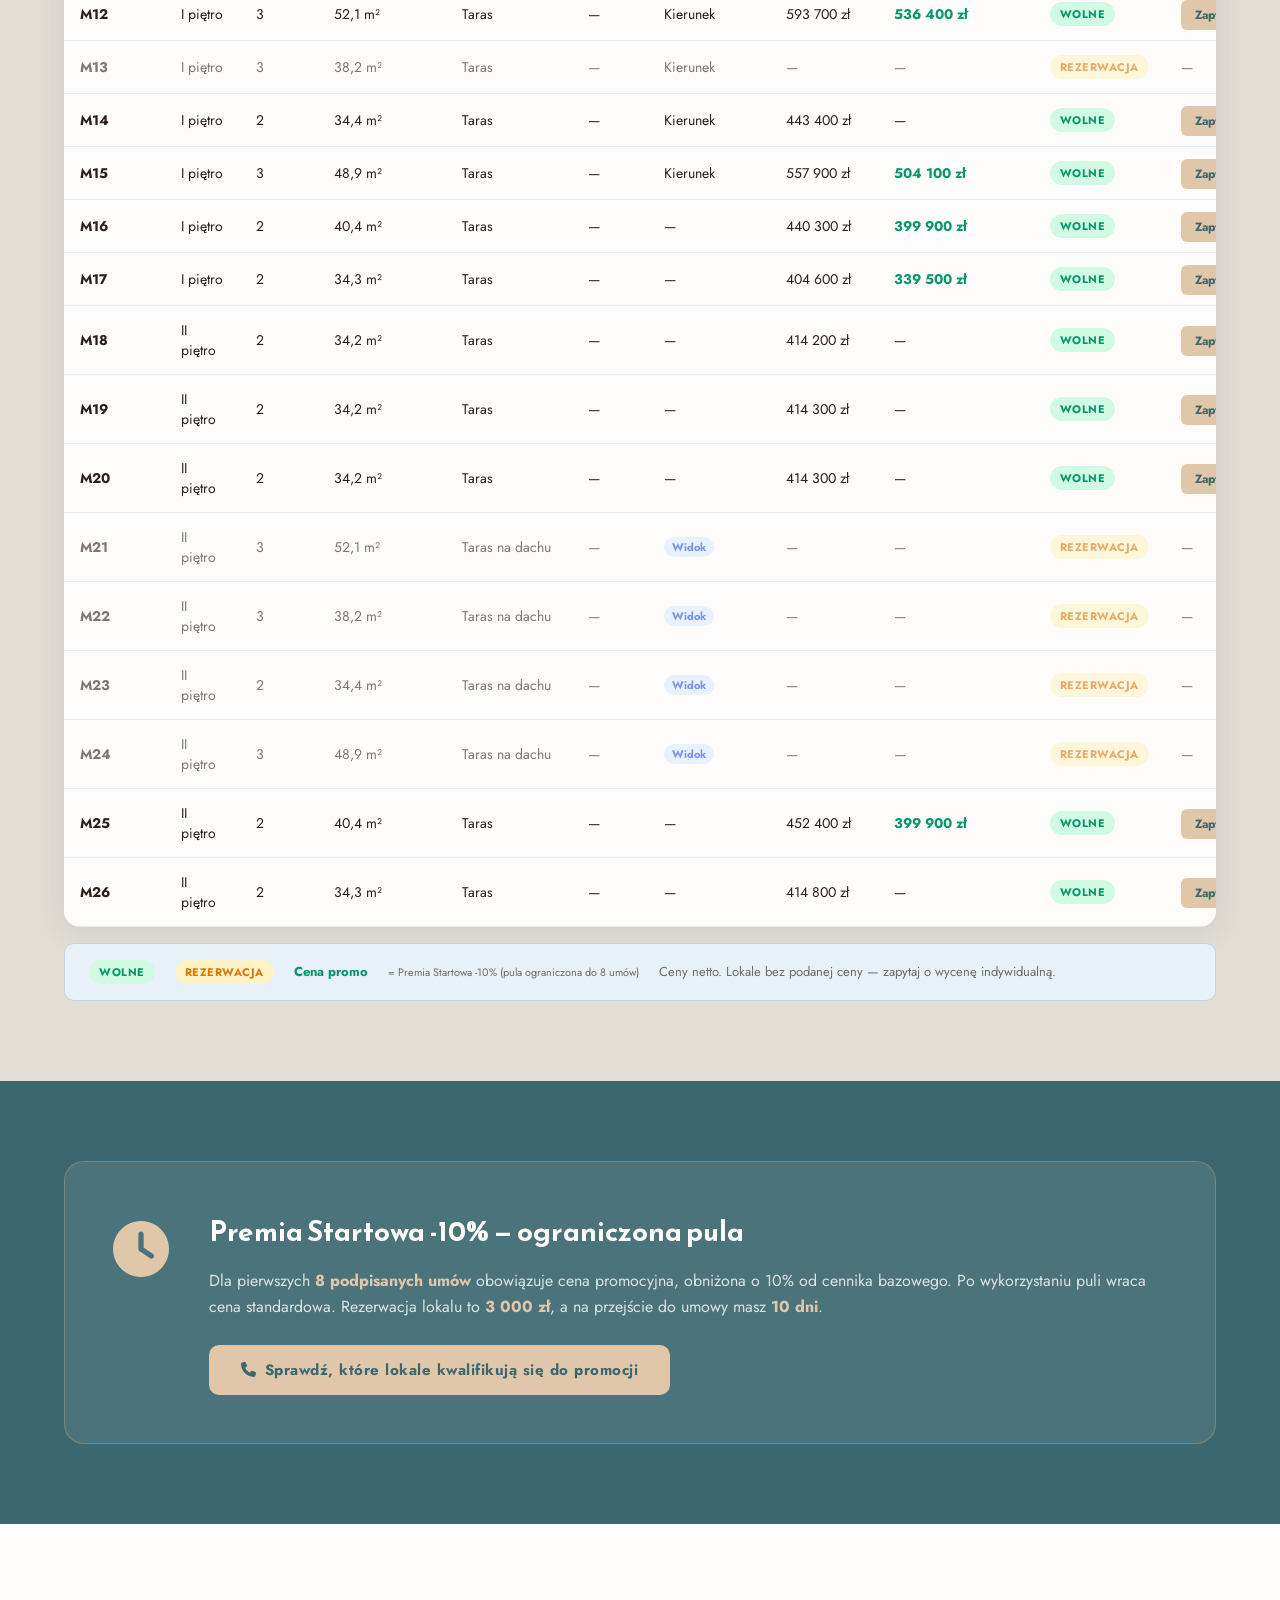
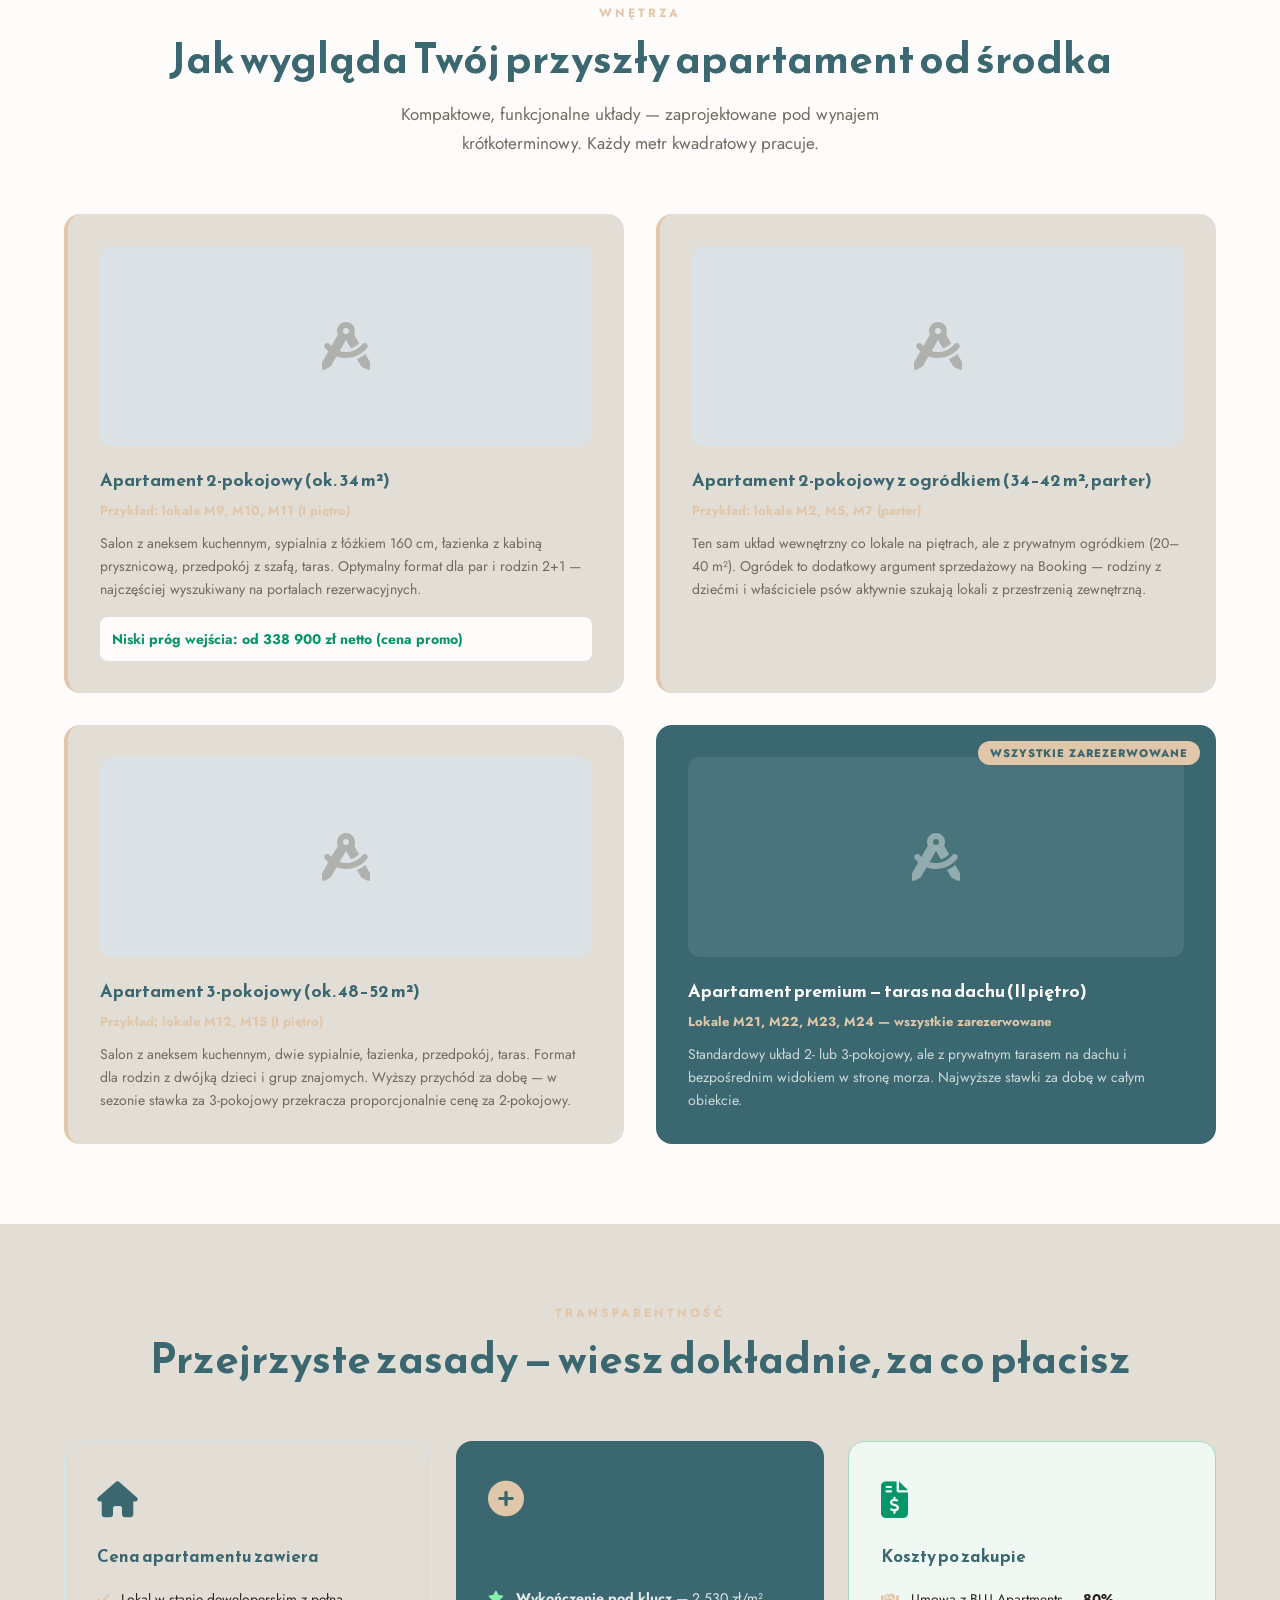
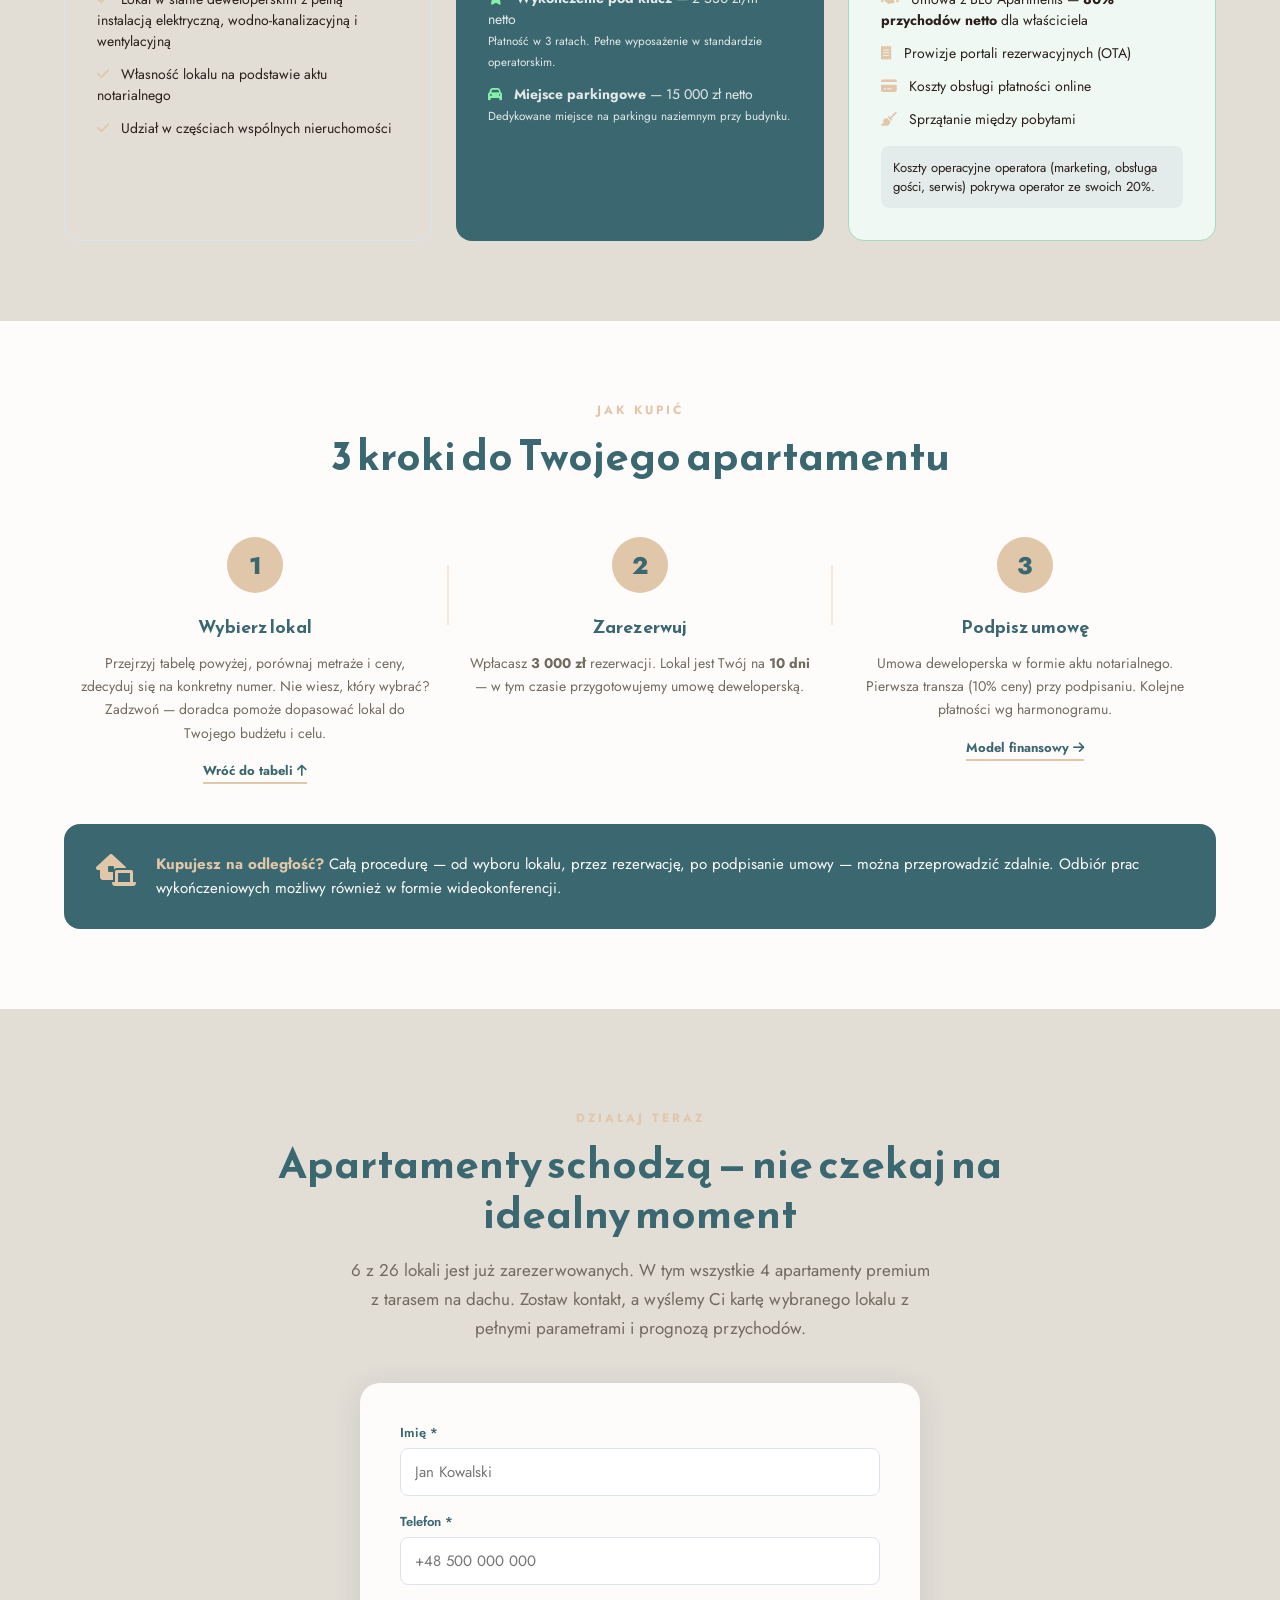
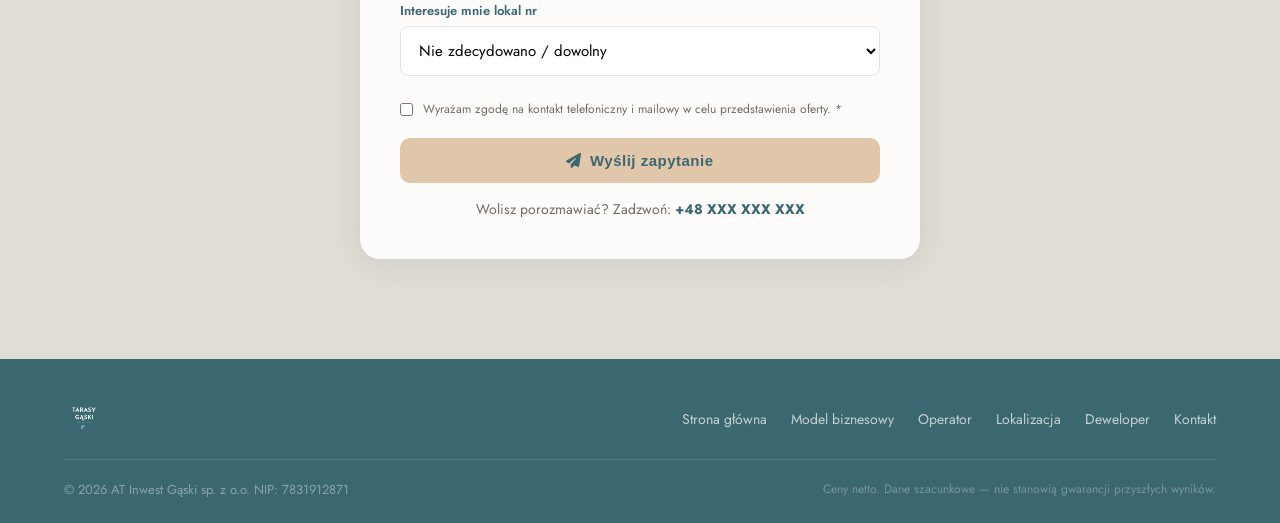
==== commit 12472acf: "Zastosuj identyfikację wizualną z księgi znaku (kolory + fonty) Zmiany wg Pełnej Księgi Znaku Tarasy" ====
--- a/apartamenty.html
+++ b/apartamenty.html
@@ -5,6 +5,9 @@
   <meta name="viewport" content="width=device-width, initial-scale=1.0" />
   <title>Apartamenty — Tarasy Gąski | Ceny, metraże, dostępność</title>
   <meta name="description" content="26 apartamentów inwestycyjnych w Gąskach nad Bałtykiem. Pełny cennik, metraże 29–52 m², 2 i 3 pokoje, parter i piętra. Ceny netto od 295 000 zł." />
+  <link rel="preconnect" href="https://fonts.googleapis.com" />
+  <link rel="preconnect" href="https://fonts.gstatic.com" crossorigin />
+  <link href="https://fonts.googleapis.com/css2?family=Jost:wght@300;400;500;600;700;800&family=Reem+Kufi:wght@400;500;600;700&display=swap" rel="stylesheet" />
   <link rel="stylesheet" href="https://cdn.jsdelivr.net/npm/swiper@11/swiper-bundle.min.css" />
   <link rel="stylesheet" href="https://cdnjs.cloudflare.com/ajax/libs/font-awesome/6.5.0/css/all.min.css" />
   <link rel="stylesheet" href="style.css" />
--- a/style.css
+++ b/style.css
@@ -1,24 +1,27 @@
 /* ============================================================
    TARASY GĄSKI — DEVELOPER LANDING PAGE
-   Stack: Vanilla HTML/CSS/JS | Color: Navy #1C3D5A + Gold #C9A66B
+   Stack: Vanilla HTML/CSS/JS
+   Brand Colors: Baltic Sea #3B6870 + Touch #E1C7AA (Księga znaku 2026)
+   Fonts: Reem Kufi (headings) + Jost (body)
    ============================================================ */
 
 :root {
-  --color-primary:       #1C3D5A;
-  --color-primary-light: #2a5478;
-  --color-accent:        #C9A66B;
-  --color-accent-dark:   #b08d52;
-  --color-bg:            #F0F4F8;
-  --color-bg2:           #E8EEF4;
+  --color-primary:       #3B6870;   /* Baltic Sea */
+  --color-primary-light: #6EA1AF;   /* Moray Eel */
+  --color-accent:        #E1C7AA;   /* Touch */
+  --color-accent-dark:   #A59A8B;   /* Cold Sand */
+  --color-bg:            #E2DDD5;   /* Bride */
+  --color-bg2:           #DAE2E5;   /* Ghost */
   --color-white:         #FEFCFB;
-  --color-text:          #1a1a2e;
-  --color-muted:         #5a6a7a;
+  --color-text:          #2a1f1a;
+  --color-muted:         #716A5F;   /* Bear */
   --color-sold:          #dc2626;
   --color-available:     #059669;
   --color-reserved:      #d97706;
-  --font-main: system-ui, -apple-system, 'Segoe UI', sans-serif;
+  --font-main:    'Jost', system-ui, -apple-system, sans-serif;
+  --font-heading: 'Reem Kufi', sans-serif;
   --radius: 10px;
-  --shadow: 0 4px 28px rgba(28,61,90,0.12);
+  --shadow: 0 4px 28px rgba(59,104,112,0.14);
   --transition: 0.3s ease;
   --max-width: 1200px;
 }
@@ -26,6 +29,7 @@
 *, *::before, *::after { box-sizing: border-box; margin: 0; padding: 0; }
 html { scroll-behavior: smooth; font-size: 16px; }
 body { font-family: var(--font-main); color: var(--color-text); background: var(--color-white); overflow-x: hidden; }
+h1, h2, h3, h4, .section-title, .hero-title { font-family: var(--font-heading); }
 img { max-width: 100%; height: auto; display: block; }
 a { text-decoration: none; color: inherit; }
 ul { list-style: none; }
@@ -45,7 +49,7 @@
 /* ─── HEADER ─── */
 #header {
   position: fixed; top: 0; left: 0; right: 0; z-index: 1000;
-  background: rgba(28,61,90,0.97);
+  background: rgba(59,104,112,0.97);
   backdrop-filter: blur(12px);
   box-shadow: 0 2px 20px rgba(0,0,0,0.2);
   transition: var(--transition);
